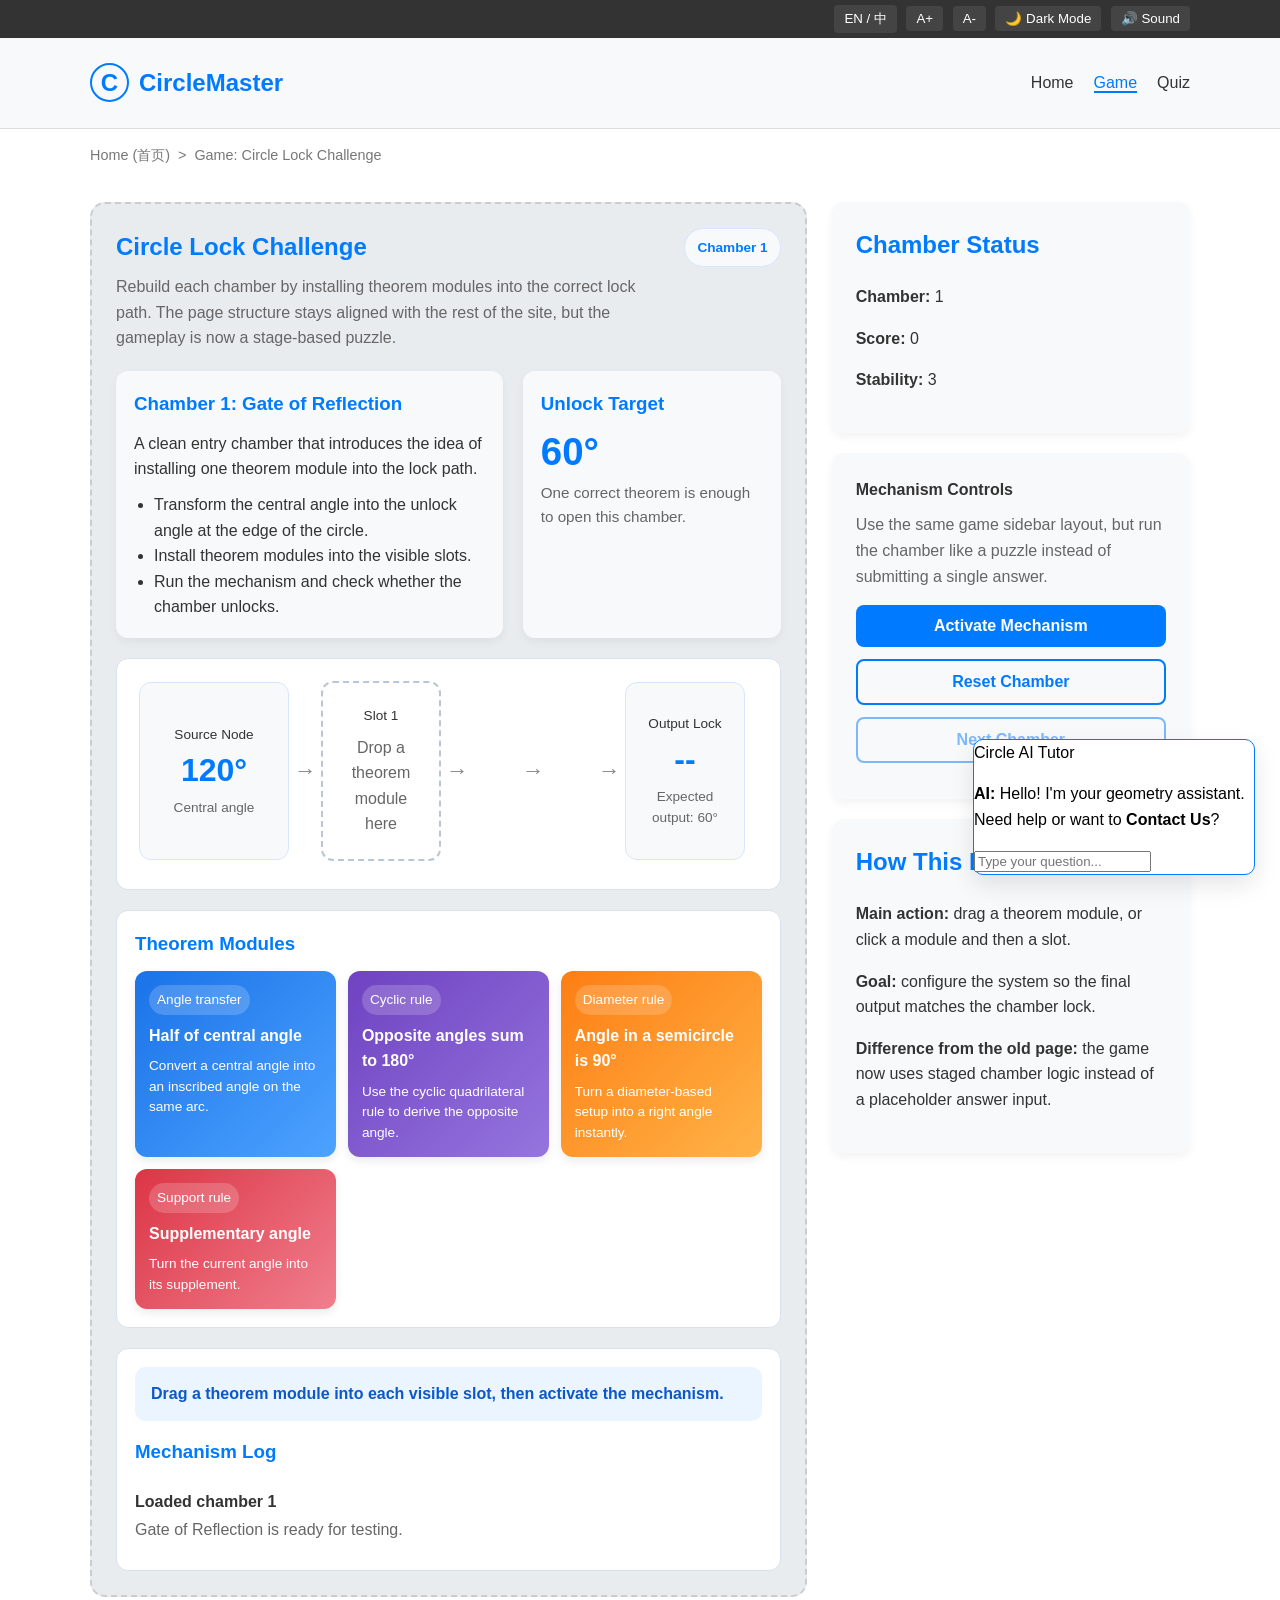
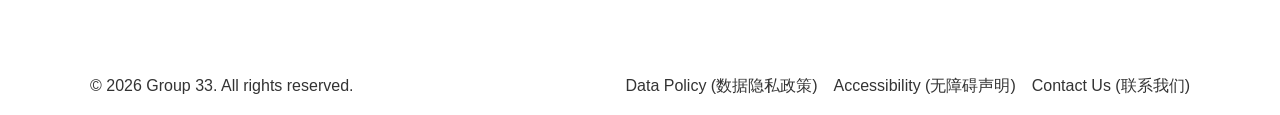
==== game.html @ 014550a6 "v.1.3.1.a integrate chamber puzzle into main game page - update game.html to embed the new chamber g" ====
<!DOCTYPE html>
<html lang="en">
<head>
    <meta charset="UTF-8">
    <meta name="viewport" content="width=device-width, initial-scale=1.0">
    <title>CircleMaster - Interactive Geometry Learning</title>
    <link rel="stylesheet" href="css/game.css">
</head>
<body>

    <div id="accessibility-bar">
        <div class="container">
            <button onclick="changeLanguage()">EN / 中</button>
            <button onclick="adjustFontSize(1)">A+</button>
            <button onclick="adjustFontSize(-1)">A-</button>
            <button id="theme-btn">🌙 Dark Mode</button>
            <button id="audio-btn">🔊 Sound</button>
        </div>
    </div>

    <header>
        <div class="container header-content">
            <a href="index.html" class="logo">
                <span class="logo-icon">C</span> CircleMaster
            </a>
            <nav>
                <ul class="nav-links">
                    <li><a href="index.html">Home</a></li>
                    <li><a href="game.html" class="active">Game</a></li>
                    <li><a href="quiz.html">Quiz</a></li>
                </ul>
            </nav>
        </div>
    </header>

    <div class="container">
        <nav class="breadcrumb">
            <a href="index.html">Home (首页)</a> &nbsp;>&nbsp; <span>Game: Circle Lock Challenge</span>
        </nav>
    </div>

    <main class="container">
        <section class="game-layout">
            <div class="game-area">
                <div class="prototype-stage">
                    <div class="stage-header">
                        <div>
                            <h2>Circle Lock Challenge</h2>
                            <p>
                                Rebuild each chamber by installing theorem modules into the correct lock path.
                                The page structure stays aligned with the rest of the site, but the gameplay is now a stage-based puzzle.
                            </p>
                        </div>
                        <div class="stage-badge" id="stage-badge">Chamber 1</div>
                    </div>

                    <div class="mission-grid">
                        <article class="mission-card">
                            <h3 id="mission-title">Chamber 1: Gate of Reflection</h3>
                            <p id="mission-story"></p>
                            <ul class="objective-list">
                                <li id="mission-objective"></li>
                                <li>Install theorem modules into the visible slots.</li>
                                <li>Run the mechanism and check whether the chamber unlocks.</li>
                            </ul>
                        </article>

                        <article class="target-card">
                            <h3>Unlock Target</h3>
                            <div class="target-value" id="target-value">60°</div>
                            <div class="target-note" id="target-note"></div>
                        </article>
                    </div>

                    <div class="mechanism-board">
                        <div class="board-flow">
                            <div class="board-node">
                                <div class="node-label">Source Node</div>
                                <div class="node-value" id="source-value">120°</div>
                                <div class="slot-caption" id="source-label"></div>
                            </div>
                            <div class="flow-arrow">→</div>

                            <div class="drop-slot" data-slot-index="0">
                                <div class="slot-label">Slot 1</div>
                                <div class="slot-hint">Drop a theorem module here</div>
                            </div>
                            <div class="flow-arrow">→</div>

                            <div class="drop-slot" data-slot-index="1">
                                <div class="slot-label">Slot 2</div>
                                <div class="slot-hint">Drop a theorem module here</div>
                            </div>
                            <div class="flow-arrow">→</div>

                            <div class="drop-slot" data-slot-index="2">
                                <div class="slot-label">Slot 3</div>
                                <div class="slot-hint">Drop a theorem module here</div>
                            </div>
                            <div class="flow-arrow">→</div>

                            <div class="board-lock" id="lock-card">
                                <div class="lock-label">Output Lock</div>
                                <div class="lock-value" id="lock-value">--</div>
                                <div class="slot-caption" id="lock-label">Target pending</div>
                            </div>
                        </div>
                    </div>

                    <div class="modules-panel">
                        <h3>Theorem Modules</h3>
                        <div class="module-grid" id="module-list"></div>
                    </div>

                    <div class="stage-console">
                        <div class="status-banner info" id="status-banner">
                            Drag a theorem module into each visible slot, then activate the mechanism.
                        </div>
                        <h3>Mechanism Log</h3>
                        <div class="log-box" id="log-box">
                            <div class="log-empty">No activation yet.</div>
                        </div>
                    </div>
                </div>
            </div>

            <aside class="game-panel">
                <div class="panel-card status-card">
                    <h2>Chamber Status</h2>
                    <p><strong>Chamber:</strong> <span id="level-display">1</span></p>
                    <p><strong>Score:</strong> <span id="score-display">0</span></p>
                    <p><strong>Stability:</strong> <span id="energy-display">3</span></p>
                </div>

                <div class="panel-card control-card">
                    <label>Mechanism Controls</label>
                    <p class="control-helper">Use the same game sidebar layout, but run the chamber like a puzzle instead of submitting a single answer.</p>
                    <button id="activate-btn" type="button">Activate Mechanism</button>
                    <button id="reset-btn" type="button" class="secondary-btn">Reset Chamber</button>
                    <button id="next-btn" type="button" class="secondary-btn" disabled>Next Chamber</button>
                </div>

                <div class="panel-card status-card">
                    <h2>How This Plays</h2>
                    <p><strong>Main action:</strong> drag a theorem module, or click a module and then a slot.</p>
                    <p><strong>Goal:</strong> configure the system so the final output matches the chamber lock.</p>
                    <p><strong>Difference from the old page:</strong> the game now uses staged chamber logic instead of a placeholder answer input.</p>
                </div>
            </aside>
        </section>
    </main>

    <div id="ai-chat-widget">
        <div class="chat-header">Circle AI Tutor</div>
        <div class="chat-body">
            <p><strong>AI:</strong> Hello! I'm your geometry assistant. Need help or want to <strong>Contact Us</strong>?</p>
        </div>
        <div class="chat-input">
            <input type="text" placeholder="Type your question...">
        </div>
    </div>

    <footer>
        <div class="container footer-content">
            <p>© 2026 Group 33. All rights reserved.</p>
            <div class="footer-links">
                <a href="#">Data Policy (数据隐私政策)</a>
                <a href="#">Accessibility (无障碍声明)</a>
                <a href="#">Contact Us (联系我们)</a>
            </div>
        </div>
    </footer>

    <script src="js/game.js"></script>
</body>
</html>
---- css/game.css ----
/* 基础变量 */
:root {
    --primary-blue: #007bff;
    --bg-color: #ffffff;
    --text-color: #333333;
    --card-bg: #f8f9fa;
    --font-size-base: 16px;
}

/* 暗黑模式样式 (Wellbeing 评分项) */
[data-theme="dark"] {
    --bg-color: #1a1a1a;
    --text-color: #f0f0f0;
    --card-bg: #2d2d2d;
}

body {
    background-color: var(--bg-color);
    color: var(--text-color);
    font-size: var(--font-size-base);
    font-family: 'Segoe UI', Tahoma, Geneva, Verdana, sans-serif;
    margin: 0;
    transition: all 0.3s ease;
    line-height: 1.6;
}

.container {
    max-width: 1100px;
    margin: 0 auto;
    padding: 0 20px;
}

#accessibility-bar {
    background: #333;
    padding: 5px 0;
    text-align: right;
}

#accessibility-bar button {
    background: #444;
    color: white;
    border: none;
    padding: 5px 10px;
    cursor: pointer;
    margin-left: 5px;
    border-radius: 4px;
}

/* 极简导航栏 (Minimalism 评分项) */
header {
    background: var(--card-bg);
    padding: 1rem 0;
    border-bottom: 1px solid #ddd;
}

.header-content {
    display: flex;
    justify-content: space-between;
    align-items: center;
}

.logo {
    display: flex;
    align-items: center;
    text-decoration: none;
    font-weight: bold;
    color: var(--primary-blue);
    font-size: 1.5rem;
}

.logo-icon {
    width: 35px; height: 35px;
    border: 2px solid var(--primary-blue);
    border-radius: 50%;
    display: flex;
    align-items: center;
    justify-content: center;
    margin-right: 10px;
}

.nav-links {
    list-style: none;
    display: flex;
    gap: 20px;
}

.nav-links a { text-decoration: none; color: var(--text-color); font-weight: 500; }
.nav-links a.active { color: var(--primary-blue); border-bottom: 2px solid var(--primary-blue); }

/* 面包屑导航 */
.breadcrumb { padding: 15px 0; font-size: 0.9rem; color: #777; }
.breadcrumb a { color: #777; text-decoration: none; }

/* AI 聊天窗固定在右下角 */
#ai-chat-widget {
    position: fixed;
    bottom: 25px;
    right: 25px;
    width: 280px;
    background: white;
    border: 1px solid var(--primary-blue);
    border-radius: 10px;
    box-shadow: 0 10px 25px rgba(0,0,0,0.1);
    color: black;
}

/* Game 页面主体布局 */
main.container {
    padding-top: 20px;
    padding-bottom: 60px;
}

.game-layout {
    display: grid;
    grid-template-columns: minmax(0, 2fr) minmax(280px, 1fr);
    gap: 25px;
    align-items: start;
}

.game-area,
.game-panel {
    min-width: 0;
}

.panel-card {
    background: var(--card-bg);
    padding: 24px;
    border-radius: 12px;
    box-shadow: 0 4px 10px rgba(0,0,0,0.05);
    margin-bottom: 20px;
}

.status-card h2 {
    margin-top: 0;
    color: var(--primary-blue);
}

.control-card label {
    display: block;
    margin-bottom: 10px;
    font-weight: 600;
}

.control-card button {
    width: 100%;
    padding: 12px;
    margin-bottom: 12px;
    border: none;
    border-radius: 8px;
    background: var(--primary-blue);
    color: white;
    font-size: 1rem;
    font-weight: 600;
    cursor: pointer;
}

.control-card .secondary-btn {
    background: transparent;
    color: var(--primary-blue);
    border: 2px solid var(--primary-blue);
}

.control-card button:disabled {
    opacity: 0.5;
    cursor: not-allowed;
}

.control-helper {
    margin-top: 0;
    color: #666;
}

.prototype-stage {
    background: #e9ecef;
    border: 2px dashed #ccc;
    border-radius: 15px;
    min-height: 420px;
    padding: 24px;
    box-sizing: border-box;
    display: block;
}

[data-theme="dark"] .prototype-stage {
    background: #232323;
    border-color: #4a4a4a;
}

.stage-header {
    display: flex;
    justify-content: space-between;
    align-items: flex-start;
    gap: 20px;
    margin-bottom: 20px;
}

.stage-header h2 {
    margin: 0 0 8px;
    color: var(--primary-blue);
}

.stage-header p {
    margin: 0;
    color: #666;
}

[data-theme="dark"] .stage-header p,
[data-theme="dark"] .slot-hint,
[data-theme="dark"] .log-empty,
[data-theme="dark"] .rule-card-desc,
[data-theme="dark"] .objective-list li,
[data-theme="dark"] .mission-card p,
[data-theme="dark"] .slot-caption,
[data-theme="dark"] .target-note,
[data-theme="dark"] .flow-arrow,
[data-theme="dark"] .control-helper,
[data-theme="dark"] .log-text {
    color: #c7c7c7;
}

.stage-badge {
    background: var(--card-bg);
    border: 1px solid #d6e6ff;
    color: var(--primary-blue);
    padding: 8px 12px;
    border-radius: 999px;
    font-size: 0.85rem;
    font-weight: 600;
    white-space: nowrap;
}

.mission-grid {
    display: grid;
    grid-template-columns: minmax(0, 1.5fr) minmax(220px, 1fr);
    gap: 20px;
    margin-bottom: 20px;
}

.mission-card,
.target-card {
    background: var(--card-bg);
    border-radius: 12px;
    padding: 18px;
    box-shadow: 0 4px 10px rgba(0,0,0,0.05);
}

.mission-card h3,
.target-card h3,
.stage-console h3,
.modules-panel h3 {
    margin-top: 0;
    margin-bottom: 12px;
    color: var(--primary-blue);
}

.mission-card p {
    margin: 0 0 10px;
}

.objective-list {
    margin: 10px 0 0;
    padding-left: 20px;
}

.target-value {
    font-size: 2.4rem;
    font-weight: 700;
    color: var(--primary-blue);
    line-height: 1.1;
    margin-bottom: 8px;
}

.target-note {
    color: #666;
    font-size: 0.95rem;
}

.mechanism-board {
    background: var(--bg-color);
    border: 1px solid #d8e2ee;
    border-radius: 12px;
    padding: 22px;
    margin-bottom: 20px;
}

[data-theme="dark"] .mechanism-board,
[data-theme="dark"] .modules-panel,
[data-theme="dark"] .stage-console {
    border-color: #464646;
}

.board-flow {
    display: grid;
    grid-template-columns: 150px 32px repeat(3, minmax(120px, 1fr) 32px) 150px;
    align-items: center;
    gap: 0;
    overflow-x: auto;
    padding-bottom: 6px;
}

.flow-arrow {
    text-align: center;
    color: #888;
    font-size: 1.4rem;
    font-weight: 700;
}

.board-node,
.board-lock,
.drop-slot {
    min-height: 148px;
    border-radius: 12px;
    padding: 14px;
    text-align: center;
    display: flex;
    flex-direction: column;
    justify-content: center;
    align-items: center;
    gap: 8px;
}

.board-node,
.board-lock {
    background: var(--card-bg);
    border: 1px solid #d6e6ff;
}

.node-label,
.lock-label,
.slot-label,
.slot-caption,
.rule-chip,
.rule-card-desc {
    font-size: 0.85rem;
}

.node-value,
.lock-value,
.slot-result {
    font-size: 2rem;
    font-weight: 700;
    line-height: 1.1;
    color: var(--primary-blue);
}

.board-lock.unlocked {
    border-color: #2ba84a;
    background: rgba(43, 168, 74, 0.12);
}

.board-lock.unlocked .lock-value {
    color: #2ba84a;
}

.drop-slot {
    border: 2px dashed #b7c7d9;
    background: rgba(255,255,255,0.55);
    transition: all 0.2s ease;
    cursor: pointer;
}

[data-theme="dark"] .drop-slot {
    background: rgba(255,255,255,0.02);
    border-color: #666;
}

.drop-slot.over,
.drop-slot.active {
    border-color: var(--primary-blue);
    background: rgba(0, 123, 255, 0.08);
    transform: translateY(-2px);
}

.drop-slot.invalid {
    border-color: #dc3545;
    background: rgba(220, 53, 69, 0.08);
}

.slot-hint,
.slot-caption {
    color: #666;
}

.slot-card {
    width: 100%;
    padding: 12px;
    border-radius: 10px;
    color: white;
    font-weight: 600;
    margin-bottom: 6px;
}

.modules-panel {
    background: var(--bg-color);
    border: 1px solid #d8e2ee;
    border-radius: 12px;
    padding: 18px;
    margin-bottom: 20px;
}

.module-grid {
    display: grid;
    grid-template-columns: repeat(auto-fit, minmax(180px, 1fr));
    gap: 12px;
}

.module-card {
    border-radius: 12px;
    padding: 14px;
    color: white;
    cursor: grab;
    transition: transform 0.2s ease, box-shadow 0.2s ease;
    box-shadow: 0 4px 10px rgba(0,0,0,0.08);
}

.module-card:hover {
    transform: translateY(-2px);
}

.module-card.selected {
    outline: 3px solid rgba(0, 123, 255, 0.28);
}

.rule-chip {
    display: inline-block;
    margin-bottom: 8px;
    background: rgba(255,255,255,0.18);
    padding: 4px 8px;
    border-radius: 999px;
}

.module-card h4 {
    margin: 0 0 8px;
    font-size: 1rem;
}

.module-card p {
    margin: 0;
    line-height: 1.5;
}

.stage-console {
    background: var(--bg-color);
    border: 1px solid #d8e2ee;
    border-radius: 12px;
    padding: 18px;
}

.status-banner {
    margin-bottom: 16px;
    padding: 14px 16px;
    border-radius: 10px;
    font-weight: 600;
}

.status-banner.info {
    background: rgba(0, 123, 255, 0.08);
    color: #0a58ca;
}

.status-banner.success {
    background: rgba(43, 168, 74, 0.12);
    color: #1f7a34;
}

.status-banner.error {
    background: rgba(220, 53, 69, 0.12);
    color: #b02a37;
}

[data-theme="dark"] .status-banner.info { color: #9fc9ff; }
[data-theme="dark"] .status-banner.success { color: #95e1a8; }
[data-theme="dark"] .status-banner.error { color: #ffadb6; }

.log-box {
    max-height: 240px;
    overflow-y: auto;
}

.log-entry {
    padding: 10px 0;
    border-bottom: 1px solid #e1e7ef;
}

[data-theme="dark"] .log-entry {
    border-bottom-color: #444;
}

.log-entry:last-child {
    border-bottom: none;
}

.log-title {
    font-weight: 600;
    margin-bottom: 4px;
}

.log-text,
.log-empty {
    color: #666;
    line-height: 1.5;
}

.footer-content,
.footer-links {
    display: flex;
    justify-content: space-between;
    align-items: center;
    gap: 16px;
    flex-wrap: wrap;
}

.footer-links a {
    color: var(--text-color);
    text-decoration: none;
}

@media (max-width: 900px) {
    .game-layout {
        grid-template-columns: 1fr;
    }

    .stage-header,
    .mission-grid,
    .footer-content {
        display: block;
    }

    .stage-badge,
    .target-card,
    .modules-panel,
    .stage-console {
        margin-top: 14px;
    }
}
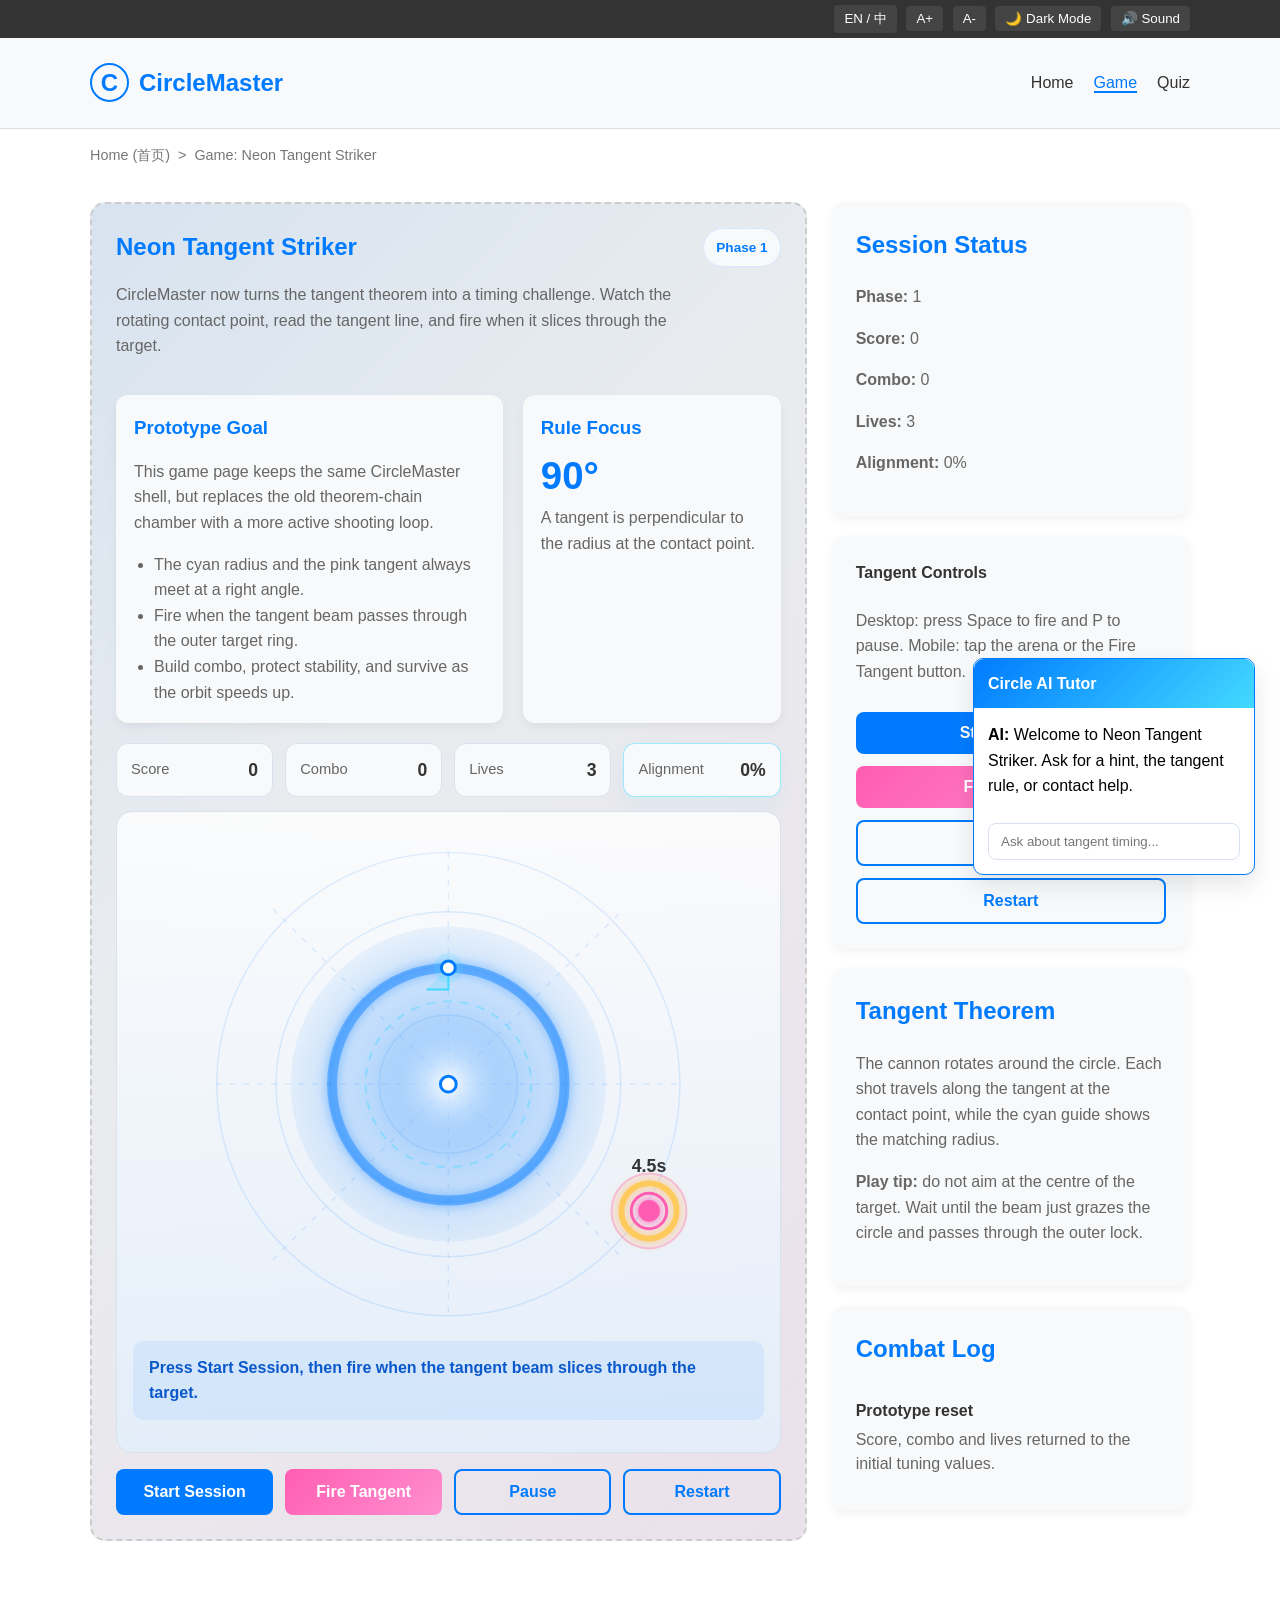
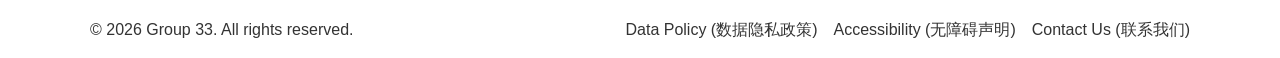
==== commit 44ef8030: "v.2.4.a integrate Neon Tangent Striker into main game page Replace the previous chamber puzzle in th" ====
--- a/game.html
+++ b/game.html
@@ -3,7 +3,7 @@
 <head>
     <meta charset="UTF-8">
     <meta name="viewport" content="width=device-width, initial-scale=1.0">
-    <title>CircleMaster - Interactive Geometry Learning</title>
+    <title>CircleMaster - Neon Tangent Striker</title>
     <link rel="stylesheet" href="css/game.css">
 </head>
 <body>
@@ -35,90 +35,131 @@
 
     <div class="container">
         <nav class="breadcrumb">
-            <a href="index.html">Home (首页)</a> &nbsp;>&nbsp; <span>Game: Circle Lock Challenge</span>
+            <a href="index.html">Home (首页)</a> &nbsp;>&nbsp; <span>Game: Neon Tangent Striker</span>
         </nav>
     </div>
 
     <main class="container">
         <section class="game-layout">
             <div class="game-area">
-                <div class="prototype-stage">
+                <div class="prototype-stage neon-stage">
                     <div class="stage-header">
                         <div>
-                            <h2>Circle Lock Challenge</h2>
+                            <h2>Neon Tangent Striker</h2>
                             <p>
-                                Rebuild each chamber by installing theorem modules into the correct lock path.
-                                The page structure stays aligned with the rest of the site, but the gameplay is now a stage-based puzzle.
+                                CircleMaster now turns the tangent theorem into a timing challenge.
+                                Watch the rotating contact point, read the tangent line, and fire when it slices through the target.
                             </p>
                         </div>
-                        <div class="stage-badge" id="stage-badge">Chamber 1</div>
+                        <div class="stage-badge" id="stage-badge">Phase 1</div>
                     </div>
 
                     <div class="mission-grid">
                         <article class="mission-card">
-                            <h3 id="mission-title">Chamber 1: Gate of Reflection</h3>
-                            <p id="mission-story"></p>
+                            <h3>Prototype Goal</h3>
+                            <p>
+                                This game page keeps the same CircleMaster shell, but replaces the old theorem-chain chamber with a more active shooting loop.
+                            </p>
                             <ul class="objective-list">
-                                <li id="mission-objective"></li>
-                                <li>Install theorem modules into the visible slots.</li>
-                                <li>Run the mechanism and check whether the chamber unlocks.</li>
+                                <li>The cyan radius and the pink tangent always meet at a right angle.</li>
+                                <li>Fire when the tangent beam passes through the outer target ring.</li>
+                                <li>Build combo, protect stability, and survive as the orbit speeds up.</li>
                             </ul>
                         </article>
 
                         <article class="target-card">
-                            <h3>Unlock Target</h3>
-                            <div class="target-value" id="target-value">60°</div>
-                            <div class="target-note" id="target-note"></div>
+                            <h3>Rule Focus</h3>
+                            <div class="target-value">90°</div>
+                            <div class="target-note">A tangent is perpendicular to the radius at the contact point.</div>
                         </article>
                     </div>
 
-                    <div class="mechanism-board">
-                        <div class="board-flow">
-                            <div class="board-node">
-                                <div class="node-label">Source Node</div>
-                                <div class="node-value" id="source-value">120°</div>
-                                <div class="slot-caption" id="source-label"></div>
-                            </div>
-                            <div class="flow-arrow">→</div>
-
-                            <div class="drop-slot" data-slot-index="0">
-                                <div class="slot-label">Slot 1</div>
-                                <div class="slot-hint">Drop a theorem module here</div>
-                            </div>
-                            <div class="flow-arrow">→</div>
-
-                            <div class="drop-slot" data-slot-index="1">
-                                <div class="slot-label">Slot 2</div>
-                                <div class="slot-hint">Drop a theorem module here</div>
-                            </div>
-                            <div class="flow-arrow">→</div>
-
-                            <div class="drop-slot" data-slot-index="2">
-                                <div class="slot-label">Slot 3</div>
-                                <div class="slot-hint">Drop a theorem module here</div>
-                            </div>
-                            <div class="flow-arrow">→</div>
-
-                            <div class="board-lock" id="lock-card">
-                                <div class="lock-label">Output Lock</div>
-                                <div class="lock-value" id="lock-value">--</div>
-                                <div class="slot-caption" id="lock-label">Target pending</div>
-                            </div>
-                        </div>
-                    </div>
-
-                    <div class="modules-panel">
-                        <h3>Theorem Modules</h3>
-                        <div class="module-grid" id="module-list"></div>
-                    </div>
-
-                    <div class="stage-console">
-                        <div class="status-banner info" id="status-banner">
-                            Drag a theorem module into each visible slot, then activate the mechanism.
-                        </div>
-                        <h3>Mechanism Log</h3>
-                        <div class="log-box" id="log-box">
-                            <div class="log-empty">No activation yet.</div>
+                    <div class="arena-shell">
+                        <div class="arena-hud">
+                            <div class="hud-chip">
+                                <span>Score</span>
+                                <strong data-field="score">0</strong>
+                            </div>
+                            <div class="hud-chip">
+                                <span>Combo</span>
+                                <strong data-field="combo">0</strong>
+                            </div>
+                            <div class="hud-chip">
+                                <span>Lives</span>
+                                <strong data-field="lives">3</strong>
+                            </div>
+                            <div class="hud-chip accent">
+                                <span>Alignment</span>
+                                <strong data-field="alignment">0%</strong>
+                            </div>
+                        </div>
+
+                        <div class="arena-frame">
+                            <svg id="arena-svg" viewBox="0 0 640 520" aria-label="Neon Tangent Striker arena" role="img">
+                                <defs>
+                                    <filter id="softGlow" x="-50%" y="-50%" width="200%" height="200%">
+                                        <feGaussianBlur stdDeviation="6" result="blur"></feGaussianBlur>
+                                        <feMerge>
+                                            <feMergeNode in="blur"></feMergeNode>
+                                            <feMergeNode in="SourceGraphic"></feMergeNode>
+                                        </feMerge>
+                                    </filter>
+                                    <radialGradient id="coreGlow" cx="50%" cy="50%" r="60%">
+                                        <stop offset="0%" stop-color="rgba(255,255,255,0.85)"></stop>
+                                        <stop offset="40%" stop-color="rgba(0,123,255,0.24)"></stop>
+                                        <stop offset="100%" stop-color="rgba(0,123,255,0)"></stop>
+                                    </radialGradient>
+                                </defs>
+                                <rect class="arena-backdrop" x="0" y="0" width="640" height="520" rx="24"></rect>
+
+                                <g class="grid-layer" aria-hidden="true">
+                                    <circle class="grid-ring" cx="320" cy="260" r="70"></circle>
+                                    <circle class="grid-ring" cx="320" cy="260" r="120"></circle>
+                                    <circle class="grid-ring" cx="320" cy="260" r="175"></circle>
+                                    <circle class="grid-ring" cx="320" cy="260" r="235"></circle>
+                                    <line class="grid-line" x1="320" y1="24" x2="320" y2="496"></line>
+                                    <line class="grid-line" x1="84" y1="260" x2="556" y2="260"></line>
+                                    <line class="grid-line" x1="142" y1="82" x2="498" y2="438"></line>
+                                    <line class="grid-line" x1="142" y1="438" x2="498" y2="82"></line>
+                                </g>
+
+                                <g class="target-layer">
+                                    <circle id="target-warning" cx="506" cy="176" r="38"></circle>
+                                    <circle id="countdown-ring" cx="506" cy="176" r="28"></circle>
+                                    <circle id="target-ring" cx="506" cy="176" r="18"></circle>
+                                    <circle id="target-body" cx="506" cy="176" r="11"></circle>
+                                    <text id="target-timer" x="506" y="136" text-anchor="middle">4.5s</text>
+                                </g>
+
+                                <g class="core-layer">
+                                    <circle class="core-glow" cx="320" cy="260" r="160"></circle>
+                                    <circle class="core-ring" cx="320" cy="260" r="118"></circle>
+                                    <circle class="core-inner" cx="320" cy="260" r="84"></circle>
+                                    <line id="radius-line" x1="320" y1="260" x2="320" y2="142"></line>
+                                    <path id="right-angle-marker" d="M 0 0 L 0 0 L 0 0"></path>
+                                    <line id="tangent-preview" x1="320" y1="142" x2="640" y2="142"></line>
+                                    <line id="laser-beam" x1="320" y1="142" x2="320" y2="142"></line>
+                                    <circle id="contact-glow" cx="320" cy="142" r="15"></circle>
+                                    <circle id="contact-point" cx="320" cy="142" r="7"></circle>
+                                    <circle id="center-core" cx="320" cy="260" r="8"></circle>
+                                </g>
+
+                                <g class="burst-layer">
+                                    <circle id="blast-ring" cx="506" cy="176" r="8"></circle>
+                                    <circle id="blast-core" cx="506" cy="176" r="5"></circle>
+                                </g>
+                            </svg>
+
+                            <div class="status-banner info arena-message" id="arena-message">
+                                Press Start Session, then fire when the tangent beam slices through the target.
+                            </div>
+                        </div>
+
+                        <div class="arena-actions">
+                            <button type="button" data-action="start">Start Session</button>
+                            <button type="button" data-action="fire" class="accent-btn">Fire Tangent</button>
+                            <button type="button" data-action="pause" class="secondary-btn pause-btn"><span data-role="pause-label">Pause</span></button>
+                            <button type="button" data-action="restart" class="secondary-btn">Restart</button>
                         </div>
                     </div>
                 </div>
@@ -126,25 +167,34 @@
 
             <aside class="game-panel">
                 <div class="panel-card status-card">
-                    <h2>Chamber Status</h2>
-                    <p><strong>Chamber:</strong> <span id="level-display">1</span></p>
-                    <p><strong>Score:</strong> <span id="score-display">0</span></p>
-                    <p><strong>Stability:</strong> <span id="energy-display">3</span></p>
+                    <h2>Session Status</h2>
+                    <p><strong>Phase:</strong> <span data-field="phase">1</span></p>
+                    <p><strong>Score:</strong> <span data-field="score">0</span></p>
+                    <p><strong>Combo:</strong> <span data-field="combo">0</span></p>
+                    <p><strong>Lives:</strong> <span data-field="lives">3</span></p>
+                    <p><strong>Alignment:</strong> <span data-field="alignment">0%</span></p>
                 </div>
 
                 <div class="panel-card control-card">
-                    <label>Mechanism Controls</label>
-                    <p class="control-helper">Use the same game sidebar layout, but run the chamber like a puzzle instead of submitting a single answer.</p>
-                    <button id="activate-btn" type="button">Activate Mechanism</button>
-                    <button id="reset-btn" type="button" class="secondary-btn">Reset Chamber</button>
-                    <button id="next-btn" type="button" class="secondary-btn" disabled>Next Chamber</button>
+                    <label>Tangent Controls</label>
+                    <p class="control-helper">Desktop: press Space to fire and P to pause. Mobile: tap the arena or the Fire Tangent button.</p>
+                    <button type="button" data-action="start">Start Session</button>
+                    <button type="button" data-action="fire" class="accent-btn">Fire Tangent</button>
+                    <button type="button" data-action="pause" class="secondary-btn pause-btn"><span data-role="pause-label">Pause</span></button>
+                    <button type="button" data-action="restart" class="secondary-btn">Restart</button>
                 </div>
 
                 <div class="panel-card status-card">
-                    <h2>How This Plays</h2>
-                    <p><strong>Main action:</strong> drag a theorem module, or click a module and then a slot.</p>
-                    <p><strong>Goal:</strong> configure the system so the final output matches the chamber lock.</p>
-                    <p><strong>Difference from the old page:</strong> the game now uses staged chamber logic instead of a placeholder answer input.</p>
+                    <h2>Tangent Theorem</h2>
+                    <p>The cannon rotates around the circle. Each shot travels along the tangent at the contact point, while the cyan guide shows the matching radius.</p>
+                    <p><strong>Play tip:</strong> do not aim at the centre of the target. Wait until the beam just grazes the circle and passes through the outer lock.</p>
+                </div>
+
+                <div class="panel-card log-card">
+                    <h2>Combat Log</h2>
+                    <div class="log-box" id="log-box">
+                        <div class="log-empty">No rounds played yet.</div>
+                    </div>
                 </div>
             </aside>
         </section>
@@ -153,10 +203,10 @@
     <div id="ai-chat-widget">
         <div class="chat-header">Circle AI Tutor</div>
         <div class="chat-body">
-            <p><strong>AI:</strong> Hello! I'm your geometry assistant. Need help or want to <strong>Contact Us</strong>?</p>
+            <p><strong>AI:</strong> Welcome to Neon Tangent Striker. Ask for a hint, the tangent rule, or contact help.</p>
         </div>
         <div class="chat-input">
-            <input type="text" placeholder="Type your question...">
+            <input type="text" placeholder="Ask about tangent timing...">
         </div>
     </div>
 
--- a/css/game.css
+++ b/css/game.css
@@ -1,17 +1,21 @@
-/* 基础变量 */
+/* Base tokens */
 :root {
     --primary-blue: #007bff;
     --bg-color: #ffffff;
     --text-color: #333333;
     --card-bg: #f8f9fa;
     --font-size-base: 16px;
-}
-
-/* 暗黑模式样式 (Wellbeing 评分项) */
+    --neon-cyan: #43d9ff;
+    --neon-pink: #ff5db1;
+    --neon-gold: #ffca5c;
+    --arena-grid: rgba(0, 123, 255, 0.12);
+}
+
 [data-theme="dark"] {
     --bg-color: #1a1a1a;
     --text-color: #f0f0f0;
     --card-bg: #2d2d2d;
+    --arena-grid: rgba(90, 156, 255, 0.16);
 }
 
 body {
@@ -46,7 +50,6 @@
     border-radius: 4px;
 }
 
-/* 极简导航栏 (Minimalism 评分项) */
 header {
     background: var(--card-bg);
     padding: 1rem 0;
@@ -69,7 +72,8 @@
 }
 
 .logo-icon {
-    width: 35px; height: 35px;
+    width: 35px;
+    height: 35px;
     border: 2px solid var(--primary-blue);
     border-radius: 50%;
     display: flex;
@@ -84,14 +88,28 @@
     gap: 20px;
 }
 
-.nav-links a { text-decoration: none; color: var(--text-color); font-weight: 500; }
-.nav-links a.active { color: var(--primary-blue); border-bottom: 2px solid var(--primary-blue); }
-
-/* 面包屑导航 */
-.breadcrumb { padding: 15px 0; font-size: 0.9rem; color: #777; }
-.breadcrumb a { color: #777; text-decoration: none; }
-
-/* AI 聊天窗固定在右下角 */
+.nav-links a {
+    text-decoration: none;
+    color: var(--text-color);
+    font-weight: 500;
+}
+
+.nav-links a.active {
+    color: var(--primary-blue);
+    border-bottom: 2px solid var(--primary-blue);
+}
+
+.breadcrumb {
+    padding: 15px 0;
+    font-size: 0.9rem;
+    color: #777;
+}
+
+.breadcrumb a {
+    color: #777;
+    text-decoration: none;
+}
+
 #ai-chat-widget {
     position: fixed;
     bottom: 25px;
@@ -100,11 +118,11 @@
     background: white;
     border: 1px solid var(--primary-blue);
     border-radius: 10px;
-    box-shadow: 0 10px 25px rgba(0,0,0,0.1);
+    box-shadow: 0 10px 25px rgba(0, 0, 0, 0.1);
     color: black;
-}
-
-/* Game 页面主体布局 */
+    z-index: 10;
+}
+
 main.container {
     padding-top: 20px;
     padding-bottom: 60px;
@@ -126,11 +144,12 @@
     background: var(--card-bg);
     padding: 24px;
     border-radius: 12px;
-    box-shadow: 0 4px 10px rgba(0,0,0,0.05);
+    box-shadow: 0 4px 10px rgba(0, 0, 0, 0.05);
     margin-bottom: 20px;
 }
 
-.status-card h2 {
+.status-card h2,
+.log-card h2 {
     margin-top: 0;
     color: var(--primary-blue);
 }
@@ -141,10 +160,10 @@
     font-weight: 600;
 }
 
-.control-card button {
+.control-card button,
+.arena-actions button {
     width: 100%;
     padding: 12px;
-    margin-bottom: 12px;
     border: none;
     border-radius: 8px;
     background: var(--primary-blue);
@@ -154,13 +173,20 @@
     cursor: pointer;
 }
 
-.control-card .secondary-btn {
+.control-card .secondary-btn,
+.arena-actions .secondary-btn {
     background: transparent;
     color: var(--primary-blue);
     border: 2px solid var(--primary-blue);
 }
 
-.control-card button:disabled {
+.control-card .accent-btn,
+.arena-actions .accent-btn {
+    background: linear-gradient(135deg, var(--neon-pink), #ff8fcf);
+}
+
+.control-card button:disabled,
+.arena-actions button:disabled {
     opacity: 0.5;
     cursor: not-allowed;
 }
@@ -180,12 +206,27 @@
     display: block;
 }
 
+.neon-stage {
+    position: relative;
+    overflow: hidden;
+}
+
+.neon-stage::before {
+    content: "";
+    position: absolute;
+    inset: 0;
+    background: linear-gradient(135deg, rgba(0, 123, 255, 0.08), transparent 40%, rgba(255, 93, 177, 0.08));
+    pointer-events: none;
+}
+
 [data-theme="dark"] .prototype-stage {
     background: #232323;
     border-color: #4a4a4a;
 }
 
 .stage-header {
+    position: relative;
+    z-index: 1;
     display: flex;
     justify-content: space-between;
     align-items: flex-start;
@@ -198,22 +239,25 @@
     color: var(--primary-blue);
 }
 
-.stage-header p {
-    margin: 0;
+.stage-header p,
+.control-helper,
+.target-note,
+.log-empty,
+.log-text,
+.objective-list li,
+.mission-card p,
+.status-card p {
     color: #666;
 }
 
 [data-theme="dark"] .stage-header p,
-[data-theme="dark"] .slot-hint,
+[data-theme="dark"] .control-helper,
+[data-theme="dark"] .target-note,
 [data-theme="dark"] .log-empty,
-[data-theme="dark"] .rule-card-desc,
+[data-theme="dark"] .log-text,
 [data-theme="dark"] .objective-list li,
 [data-theme="dark"] .mission-card p,
-[data-theme="dark"] .slot-caption,
-[data-theme="dark"] .target-note,
-[data-theme="dark"] .flow-arrow,
-[data-theme="dark"] .control-helper,
-[data-theme="dark"] .log-text {
+[data-theme="dark"] .status-card p {
     color: #c7c7c7;
 }
 
@@ -229,6 +273,8 @@
 }
 
 .mission-grid {
+    position: relative;
+    z-index: 1;
     display: grid;
     grid-template-columns: minmax(0, 1.5fr) minmax(220px, 1fr);
     gap: 20px;
@@ -240,20 +286,14 @@
     background: var(--card-bg);
     border-radius: 12px;
     padding: 18px;
-    box-shadow: 0 4px 10px rgba(0,0,0,0.05);
+    box-shadow: 0 4px 10px rgba(0, 0, 0, 0.05);
 }
 
 .mission-card h3,
-.target-card h3,
-.stage-console h3,
-.modules-panel h3 {
+.target-card h3 {
     margin-top: 0;
     margin-bottom: 12px;
     color: var(--primary-blue);
-}
-
-.mission-card p {
-    margin: 0 0 10px;
 }
 
 .objective-list {
@@ -269,180 +309,189 @@
     margin-bottom: 8px;
 }
 
-.target-note {
-    color: #666;
-    font-size: 0.95rem;
-}
-
-.mechanism-board {
-    background: var(--bg-color);
+.arena-shell {
+    position: relative;
+    z-index: 1;
+}
+
+.arena-hud {
+    display: grid;
+    grid-template-columns: repeat(4, minmax(0, 1fr));
+    gap: 12px;
+    margin-bottom: 14px;
+}
+
+.hud-chip {
+    background: var(--card-bg);
     border: 1px solid #d8e2ee;
     border-radius: 12px;
-    padding: 22px;
-    margin-bottom: 20px;
-}
-
-[data-theme="dark"] .mechanism-board,
-[data-theme="dark"] .modules-panel,
-[data-theme="dark"] .stage-console {
+    padding: 12px 14px;
+    display: flex;
+    justify-content: space-between;
+    gap: 12px;
+    align-items: center;
+}
+
+.hud-chip span {
+    font-size: 0.92rem;
+    color: #666;
+}
+
+.hud-chip strong {
+    font-size: 1.1rem;
+    color: var(--text-color);
+}
+
+.hud-chip.accent {
+    border-color: rgba(67, 217, 255, 0.5);
+    box-shadow: 0 8px 16px rgba(67, 217, 255, 0.08);
+}
+
+.arena-frame {
+    background: linear-gradient(180deg, rgba(255, 255, 255, 0.82), rgba(227, 238, 250, 0.92));
+    border: 1px solid #d8e2ee;
+    border-radius: 16px;
+    padding: 16px;
+    margin-bottom: 16px;
+}
+
+[data-theme="dark"] .arena-frame {
+    background: linear-gradient(180deg, rgba(14, 20, 32, 0.96), rgba(19, 27, 42, 0.96));
     border-color: #464646;
 }
 
-.board-flow {
-    display: grid;
-    grid-template-columns: 150px 32px repeat(3, minmax(120px, 1fr) 32px) 150px;
-    align-items: center;
-    gap: 0;
-    overflow-x: auto;
-    padding-bottom: 6px;
-}
-
-.flow-arrow {
-    text-align: center;
-    color: #888;
-    font-size: 1.4rem;
+#arena-svg {
+    width: 100%;
+    height: auto;
+    display: block;
+    border-radius: 14px;
+    cursor: crosshair;
+}
+
+.arena-backdrop {
+    fill: transparent;
+}
+
+.grid-ring,
+.grid-line {
+    fill: none;
+    stroke: var(--arena-grid);
+    stroke-width: 1.5;
+}
+
+.grid-line {
+    stroke-dasharray: 6 8;
+}
+
+.core-glow {
+    fill: url(#coreGlow);
+}
+
+.core-ring,
+.core-inner {
+    fill: none;
+    stroke-linecap: round;
+}
+
+.core-ring {
+    stroke: rgba(0, 123, 255, 0.42);
+    stroke-width: 10;
+    filter: url(#softGlow);
+}
+
+.core-inner {
+    stroke: rgba(67, 217, 255, 0.42);
+    stroke-width: 2;
+    stroke-dasharray: 7 10;
+}
+
+#radius-line {
+    stroke: var(--neon-cyan);
+    stroke-width: 4;
+    stroke-linecap: round;
+    filter: url(#softGlow);
+}
+
+#tangent-preview {
+    stroke: var(--neon-pink);
+    stroke-width: 4;
+    stroke-linecap: round;
+    opacity: 0.6;
+    filter: url(#softGlow);
+}
+
+#laser-beam {
+    stroke: var(--neon-gold);
+    stroke-width: 6;
+    stroke-linecap: round;
+    opacity: 0;
+    filter: url(#softGlow);
+}
+
+#contact-glow {
+    fill: rgba(67, 217, 255, 0.18);
+}
+
+#contact-point,
+#center-core {
+    fill: #ffffff;
+    stroke: var(--primary-blue);
+    stroke-width: 3;
+}
+
+#right-angle-marker {
+    fill: rgba(67, 217, 255, 0.18);
+    stroke: var(--neon-cyan);
+    stroke-width: 2;
+}
+
+#target-warning {
+    fill: rgba(255, 93, 177, 0.08);
+    stroke: rgba(255, 93, 177, 0.35);
+    stroke-width: 2;
+}
+
+#countdown-ring,
+#target-ring {
+    fill: none;
+    stroke-linecap: round;
+}
+
+#countdown-ring {
+    stroke: var(--neon-gold);
+    stroke-width: 6;
+    filter: url(#softGlow);
+}
+
+#target-ring {
+    stroke: var(--neon-pink);
+    stroke-width: 3;
+}
+
+#target-body {
+    fill: var(--neon-pink);
+    filter: url(#softGlow);
+}
+
+#target-timer {
+    fill: var(--text-color);
+    font-size: 18px;
     font-weight: 700;
 }
 
-.board-node,
-.board-lock,
-.drop-slot {
-    min-height: 148px;
-    border-radius: 12px;
-    padding: 14px;
-    text-align: center;
-    display: flex;
-    flex-direction: column;
-    justify-content: center;
-    align-items: center;
-    gap: 8px;
-}
-
-.board-node,
-.board-lock {
-    background: var(--card-bg);
-    border: 1px solid #d6e6ff;
-}
-
-.node-label,
-.lock-label,
-.slot-label,
-.slot-caption,
-.rule-chip,
-.rule-card-desc {
-    font-size: 0.85rem;
-}
-
-.node-value,
-.lock-value,
-.slot-result {
-    font-size: 2rem;
-    font-weight: 700;
-    line-height: 1.1;
-    color: var(--primary-blue);
-}
-
-.board-lock.unlocked {
-    border-color: #2ba84a;
-    background: rgba(43, 168, 74, 0.12);
-}
-
-.board-lock.unlocked .lock-value {
-    color: #2ba84a;
-}
-
-.drop-slot {
-    border: 2px dashed #b7c7d9;
-    background: rgba(255,255,255,0.55);
-    transition: all 0.2s ease;
-    cursor: pointer;
-}
-
-[data-theme="dark"] .drop-slot {
-    background: rgba(255,255,255,0.02);
-    border-color: #666;
-}
-
-.drop-slot.over,
-.drop-slot.active {
-    border-color: var(--primary-blue);
-    background: rgba(0, 123, 255, 0.08);
-    transform: translateY(-2px);
-}
-
-.drop-slot.invalid {
-    border-color: #dc3545;
-    background: rgba(220, 53, 69, 0.08);
-}
-
-.slot-hint,
-.slot-caption {
-    color: #666;
-}
-
-.slot-card {
-    width: 100%;
-    padding: 12px;
-    border-radius: 10px;
-    color: white;
-    font-weight: 600;
-    margin-bottom: 6px;
-}
-
-.modules-panel {
-    background: var(--bg-color);
-    border: 1px solid #d8e2ee;
-    border-radius: 12px;
-    padding: 18px;
-    margin-bottom: 20px;
-}
-
-.module-grid {
-    display: grid;
-    grid-template-columns: repeat(auto-fit, minmax(180px, 1fr));
-    gap: 12px;
-}
-
-.module-card {
-    border-radius: 12px;
-    padding: 14px;
-    color: white;
-    cursor: grab;
-    transition: transform 0.2s ease, box-shadow 0.2s ease;
-    box-shadow: 0 4px 10px rgba(0,0,0,0.08);
-}
-
-.module-card:hover {
-    transform: translateY(-2px);
-}
-
-.module-card.selected {
-    outline: 3px solid rgba(0, 123, 255, 0.28);
-}
-
-.rule-chip {
-    display: inline-block;
-    margin-bottom: 8px;
-    background: rgba(255,255,255,0.18);
-    padding: 4px 8px;
-    border-radius: 999px;
-}
-
-.module-card h4 {
-    margin: 0 0 8px;
-    font-size: 1rem;
-}
-
-.module-card p {
-    margin: 0;
-    line-height: 1.5;
-}
-
-.stage-console {
-    background: var(--bg-color);
-    border: 1px solid #d8e2ee;
-    border-radius: 12px;
-    padding: 18px;
+#blast-ring,
+#blast-core {
+    opacity: 0;
+}
+
+#blast-ring {
+    fill: none;
+    stroke: rgba(255, 202, 92, 0.8);
+    stroke-width: 3;
+}
+
+#blast-core {
+    fill: rgba(255, 202, 92, 0.95);
 }
 
 .status-banner {
@@ -467,9 +516,27 @@
     color: #b02a37;
 }
 
-[data-theme="dark"] .status-banner.info { color: #9fc9ff; }
-[data-theme="dark"] .status-banner.success { color: #95e1a8; }
-[data-theme="dark"] .status-banner.error { color: #ffadb6; }
+[data-theme="dark"] .status-banner.info {
+    color: #9fc9ff;
+}
+
+[data-theme="dark"] .status-banner.success {
+    color: #95e1a8;
+}
+
+[data-theme="dark"] .status-banner.error {
+    color: #ffadb6;
+}
+
+.arena-actions,
+.control-card {
+    display: grid;
+    gap: 12px;
+}
+
+.arena-actions {
+    grid-template-columns: repeat(4, minmax(0, 1fr));
+}
 
 .log-box {
     max-height: 240px;
@@ -496,8 +563,37 @@
 
 .log-text,
 .log-empty {
-    color: #666;
     line-height: 1.5;
+}
+
+#ai-chat-widget .chat-header {
+    padding: 12px 14px;
+    font-weight: 700;
+    color: white;
+    background: linear-gradient(135deg, var(--primary-blue), var(--neon-cyan));
+    border-radius: 10px 10px 0 0;
+}
+
+#ai-chat-widget .chat-body {
+    max-height: 220px;
+    overflow-y: auto;
+    padding: 14px;
+}
+
+#ai-chat-widget .chat-body p {
+    margin: 0 0 10px;
+}
+
+#ai-chat-widget .chat-input {
+    padding: 0 14px 14px;
+}
+
+#ai-chat-widget input {
+    width: 100%;
+    box-sizing: border-box;
+    padding: 10px 12px;
+    border-radius: 8px;
+    border: 1px solid #d8e2ee;
 }
 
 .footer-content,
@@ -527,8 +623,26 @@
 
     .stage-badge,
     .target-card,
-    .modules-panel,
-    .stage-console {
+    .arena-actions,
+    .arena-hud {
         margin-top: 14px;
     }
-}
+
+    .arena-actions,
+    .arena-hud {
+        grid-template-columns: 1fr 1fr;
+    }
+}
+
+@media (max-width: 640px) {
+    .arena-actions,
+    .arena-hud {
+        grid-template-columns: 1fr;
+    }
+
+    #ai-chat-widget {
+        width: calc(100vw - 32px);
+        right: 16px;
+        bottom: 16px;
+    }
+}
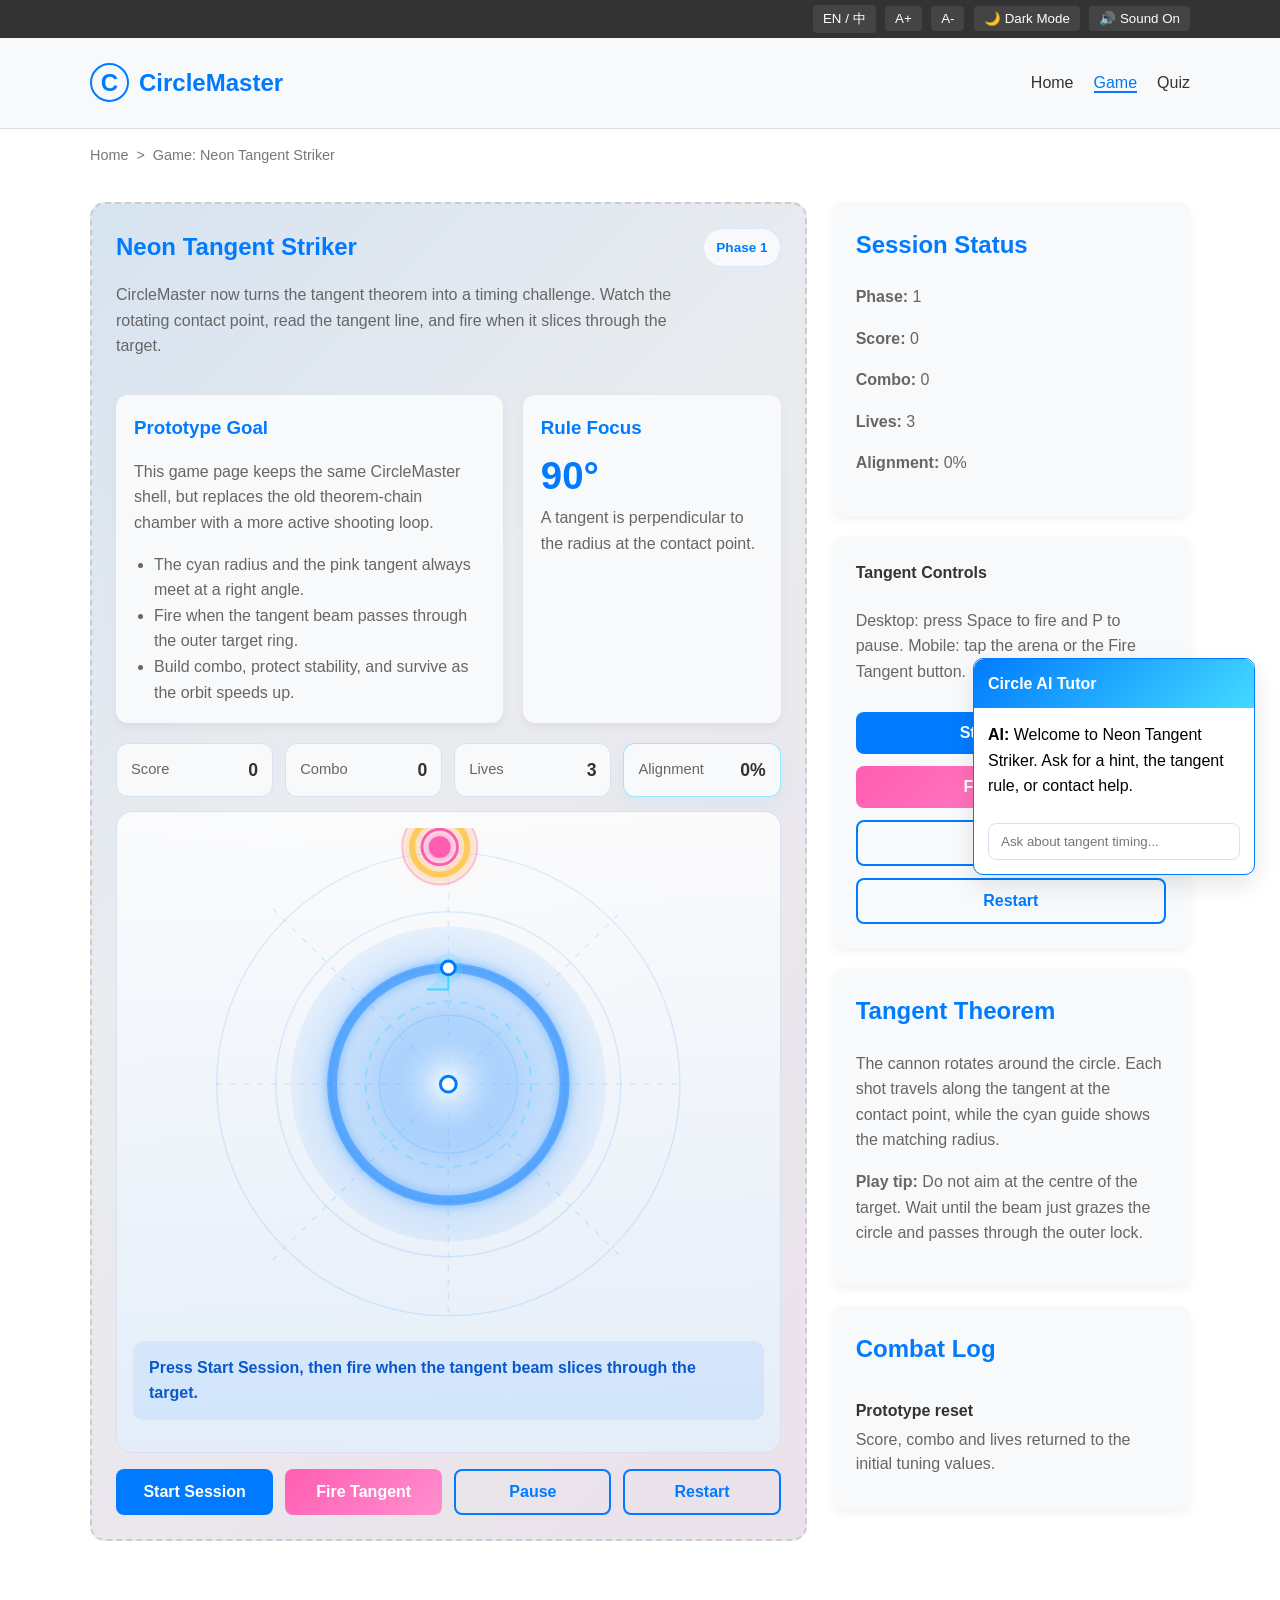
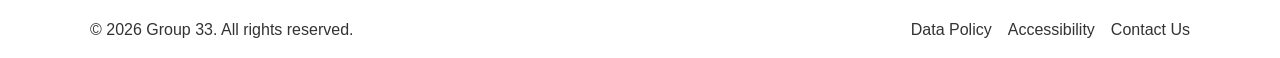
==== commit 87269117: "v.2.4.a Implement bilingual switching for the formal game page Add real English and Chinese language" ====
--- a/game.html
+++ b/game.html
@@ -10,24 +10,31 @@
 
     <div id="accessibility-bar">
         <div class="container">
-            <button onclick="changeLanguage()">EN / 中</button>
-            <button onclick="adjustFontSize(1)">A+</button>
-            <button onclick="adjustFontSize(-1)">A-</button>
-            <button id="theme-btn">🌙 Dark Mode</button>
-            <button id="audio-btn">🔊 Sound</button>
+            <button type="button" onclick="changeLanguage()" data-i18n="btn-lang">EN / 中</button>
+            <button type="button" onclick="adjustFontSize(1)">A+</button>
+            <button type="button" onclick="adjustFontSize(-1)">A-</button>
+            <button id="theme-btn" type="button">
+                <span id="theme-icon">🌙</span>
+                <span id="theme-label">Dark Mode</span>
+            </button>
+            <button id="audio-btn" type="button">
+                <span id="audio-icon">🔊</span>
+                <span id="audio-label">Sound On</span>
+            </button>
         </div>
     </div>
 
     <header>
         <div class="container header-content">
             <a href="index.html" class="logo">
-                <span class="logo-icon">C</span> CircleMaster
+                <span class="logo-icon">C</span>
+                <span data-i18n="logo-text">CircleMaster</span>
             </a>
             <nav>
                 <ul class="nav-links">
-                    <li><a href="index.html">Home</a></li>
-                    <li><a href="game.html" class="active">Game</a></li>
-                    <li><a href="quiz.html">Quiz</a></li>
+                    <li><a href="index.html" data-i18n="nav-home">Home</a></li>
+                    <li><a href="game.html" class="active" data-i18n="nav-game">Game</a></li>
+                    <li><a href="quiz.html" data-i18n="nav-quiz">Quiz</a></li>
                 </ul>
             </nav>
         </div>
@@ -35,7 +42,7 @@
 
     <div class="container">
         <nav class="breadcrumb">
-            <a href="index.html">Home (首页)</a> &nbsp;>&nbsp; <span>Game: Neon Tangent Striker</span>
+            <a href="index.html" data-i18n="bc-home">Home</a> &nbsp;>&nbsp; <span data-i18n="bc-current">Game: Neon Tangent Striker</span>
         </nav>
     </div>
 
@@ -45,8 +52,8 @@
                 <div class="prototype-stage neon-stage">
                     <div class="stage-header">
                         <div>
-                            <h2>Neon Tangent Striker</h2>
-                            <p>
+                            <h2 data-i18n="stage-title">Neon Tangent Striker</h2>
+                            <p data-i18n="stage-intro">
                                 CircleMaster now turns the tangent theorem into a timing challenge.
                                 Watch the rotating contact point, read the tangent line, and fire when it slices through the target.
                             </p>
@@ -56,46 +63,46 @@
 
                     <div class="mission-grid">
                         <article class="mission-card">
-                            <h3>Prototype Goal</h3>
-                            <p>
+                            <h3 data-i18n="mission-title">Prototype Goal</h3>
+                            <p data-i18n="mission-desc">
                                 This game page keeps the same CircleMaster shell, but replaces the old theorem-chain chamber with a more active shooting loop.
                             </p>
                             <ul class="objective-list">
-                                <li>The cyan radius and the pink tangent always meet at a right angle.</li>
-                                <li>Fire when the tangent beam passes through the outer target ring.</li>
-                                <li>Build combo, protect stability, and survive as the orbit speeds up.</li>
+                                <li data-i18n="mission-step-1">The cyan radius and the pink tangent always meet at a right angle.</li>
+                                <li data-i18n="mission-step-2">Fire when the tangent beam passes through the outer target ring.</li>
+                                <li data-i18n="mission-step-3">Build combo, protect stability, and survive as the orbit speeds up.</li>
                             </ul>
                         </article>
 
                         <article class="target-card">
-                            <h3>Rule Focus</h3>
+                            <h3 data-i18n="target-title">Rule Focus</h3>
                             <div class="target-value">90°</div>
-                            <div class="target-note">A tangent is perpendicular to the radius at the contact point.</div>
+                            <div class="target-note" data-i18n="target-note">A tangent is perpendicular to the radius at the contact point.</div>
                         </article>
                     </div>
 
                     <div class="arena-shell">
                         <div class="arena-hud">
                             <div class="hud-chip">
-                                <span>Score</span>
+                                <span data-i18n="hud-score">Score</span>
                                 <strong data-field="score">0</strong>
                             </div>
                             <div class="hud-chip">
-                                <span>Combo</span>
+                                <span data-i18n="hud-combo">Combo</span>
                                 <strong data-field="combo">0</strong>
                             </div>
                             <div class="hud-chip">
-                                <span>Lives</span>
+                                <span data-i18n="hud-lives">Lives</span>
                                 <strong data-field="lives">3</strong>
                             </div>
                             <div class="hud-chip accent">
-                                <span>Alignment</span>
+                                <span data-i18n="hud-alignment">Alignment</span>
                                 <strong data-field="alignment">0%</strong>
                             </div>
                         </div>
 
                         <div class="arena-frame">
-                            <svg id="arena-svg" viewBox="0 0 640 520" aria-label="Neon Tangent Striker arena" role="img">
+                            <svg id="arena-svg" viewBox="0 0 640 520" aria-label="Neon Tangent Striker arena" data-i18n-aria-label="arena-aria-label" role="img">
                                 <defs>
                                     <filter id="softGlow" x="-50%" y="-50%" width="200%" height="200%">
                                         <feGaussianBlur stdDeviation="6" result="blur"></feGaussianBlur>
@@ -150,16 +157,16 @@
                                 </g>
                             </svg>
 
-                            <div class="status-banner info arena-message" id="arena-message">
+                            <div class="status-banner info arena-message" id="arena-message" data-i18n="msg-ready">
                                 Press Start Session, then fire when the tangent beam slices through the target.
                             </div>
                         </div>
 
                         <div class="arena-actions">
-                            <button type="button" data-action="start">Start Session</button>
-                            <button type="button" data-action="fire" class="accent-btn">Fire Tangent</button>
-                            <button type="button" data-action="pause" class="secondary-btn pause-btn"><span data-role="pause-label">Pause</span></button>
-                            <button type="button" data-action="restart" class="secondary-btn">Restart</button>
+                            <button type="button" data-action="start" data-i18n="btn-start">Start Session</button>
+                            <button type="button" data-action="fire" class="accent-btn" data-i18n="btn-fire">Fire Tangent</button>
+                            <button type="button" data-action="pause" class="secondary-btn pause-btn"><span data-role="pause-label" data-i18n="btn-pause">Pause</span></button>
+                            <button type="button" data-action="restart" class="secondary-btn" data-i18n="btn-restart">Restart</button>
                         </div>
                     </div>
                 </div>
@@ -167,33 +174,33 @@
 
             <aside class="game-panel">
                 <div class="panel-card status-card">
-                    <h2>Session Status</h2>
-                    <p><strong>Phase:</strong> <span data-field="phase">1</span></p>
-                    <p><strong>Score:</strong> <span data-field="score">0</span></p>
-                    <p><strong>Combo:</strong> <span data-field="combo">0</span></p>
-                    <p><strong>Lives:</strong> <span data-field="lives">3</span></p>
-                    <p><strong>Alignment:</strong> <span data-field="alignment">0%</span></p>
+                    <h2 data-i18n="panel-session">Session Status</h2>
+                    <p><strong data-i18n="panel-phase">Phase:</strong> <span data-field="phase">1</span></p>
+                    <p><strong data-i18n="panel-score">Score:</strong> <span data-field="score">0</span></p>
+                    <p><strong data-i18n="panel-combo">Combo:</strong> <span data-field="combo">0</span></p>
+                    <p><strong data-i18n="panel-lives">Lives:</strong> <span data-field="lives">3</span></p>
+                    <p><strong data-i18n="panel-alignment">Alignment:</strong> <span data-field="alignment">0%</span></p>
                 </div>
 
                 <div class="panel-card control-card">
-                    <label>Tangent Controls</label>
-                    <p class="control-helper">Desktop: press Space to fire and P to pause. Mobile: tap the arena or the Fire Tangent button.</p>
-                    <button type="button" data-action="start">Start Session</button>
-                    <button type="button" data-action="fire" class="accent-btn">Fire Tangent</button>
-                    <button type="button" data-action="pause" class="secondary-btn pause-btn"><span data-role="pause-label">Pause</span></button>
-                    <button type="button" data-action="restart" class="secondary-btn">Restart</button>
+                    <label data-i18n="panel-controls">Tangent Controls</label>
+                    <p class="control-helper" data-i18n="controls-helper">Desktop: press Space to fire and P to pause. Mobile: tap the arena or the Fire Tangent button.</p>
+                    <button type="button" data-action="start" data-i18n="btn-start">Start Session</button>
+                    <button type="button" data-action="fire" class="accent-btn" data-i18n="btn-fire">Fire Tangent</button>
+                    <button type="button" data-action="pause" class="secondary-btn pause-btn"><span data-role="pause-label" data-i18n="btn-pause">Pause</span></button>
+                    <button type="button" data-action="restart" class="secondary-btn" data-i18n="btn-restart">Restart</button>
                 </div>
 
                 <div class="panel-card status-card">
-                    <h2>Tangent Theorem</h2>
-                    <p>The cannon rotates around the circle. Each shot travels along the tangent at the contact point, while the cyan guide shows the matching radius.</p>
-                    <p><strong>Play tip:</strong> do not aim at the centre of the target. Wait until the beam just grazes the circle and passes through the outer lock.</p>
+                    <h2 data-i18n="panel-theorem">Tangent Theorem</h2>
+                    <p data-i18n="theorem-body">The cannon rotates around the circle. Each shot travels along the tangent at the contact point, while the cyan guide shows the matching radius.</p>
+                    <p><strong data-i18n="play-tip-label">Play tip:</strong> <span data-i18n="play-tip-body">Do not aim at the centre of the target. Wait until the beam just grazes the circle and passes through the outer lock.</span></p>
                 </div>
 
                 <div class="panel-card log-card">
-                    <h2>Combat Log</h2>
+                    <h2 data-i18n="panel-log">Combat Log</h2>
                     <div class="log-box" id="log-box">
-                        <div class="log-empty">No rounds played yet.</div>
+                        <div class="log-empty" data-i18n="log-empty">No rounds played yet.</div>
                     </div>
                 </div>
             </aside>
@@ -201,22 +208,22 @@
     </main>
 
     <div id="ai-chat-widget">
-        <div class="chat-header">Circle AI Tutor</div>
+        <div class="chat-header" data-i18n="chat-header">Circle AI Tutor</div>
         <div class="chat-body">
-            <p><strong>AI:</strong> Welcome to Neon Tangent Striker. Ask for a hint, the tangent rule, or contact help.</p>
+            <p data-chat-welcome><strong data-i18n="chat-ai">AI:</strong> <span data-i18n="chat-welcome">Welcome to Neon Tangent Striker. Ask for a hint, the tangent rule, or contact help.</span></p>
         </div>
         <div class="chat-input">
-            <input type="text" placeholder="Ask about tangent timing...">
+            <input type="text" placeholder="Ask about tangent timing..." data-i18n-placeholder="chat-placeholder">
         </div>
     </div>
 
     <footer>
         <div class="container footer-content">
-            <p>© 2026 Group 33. All rights reserved.</p>
+            <p data-i18n="footer-copy">© 2026 Group 33. All rights reserved.</p>
             <div class="footer-links">
-                <a href="#">Data Policy (数据隐私政策)</a>
-                <a href="#">Accessibility (无障碍声明)</a>
-                <a href="#">Contact Us (联系我们)</a>
+                <a href="#" data-i18n="footer-data">Data Policy</a>
+                <a href="#" data-i18n="footer-access">Accessibility</a>
+                <a href="#" data-i18n="footer-contact">Contact Us</a>
             </div>
         </div>
     </footer>
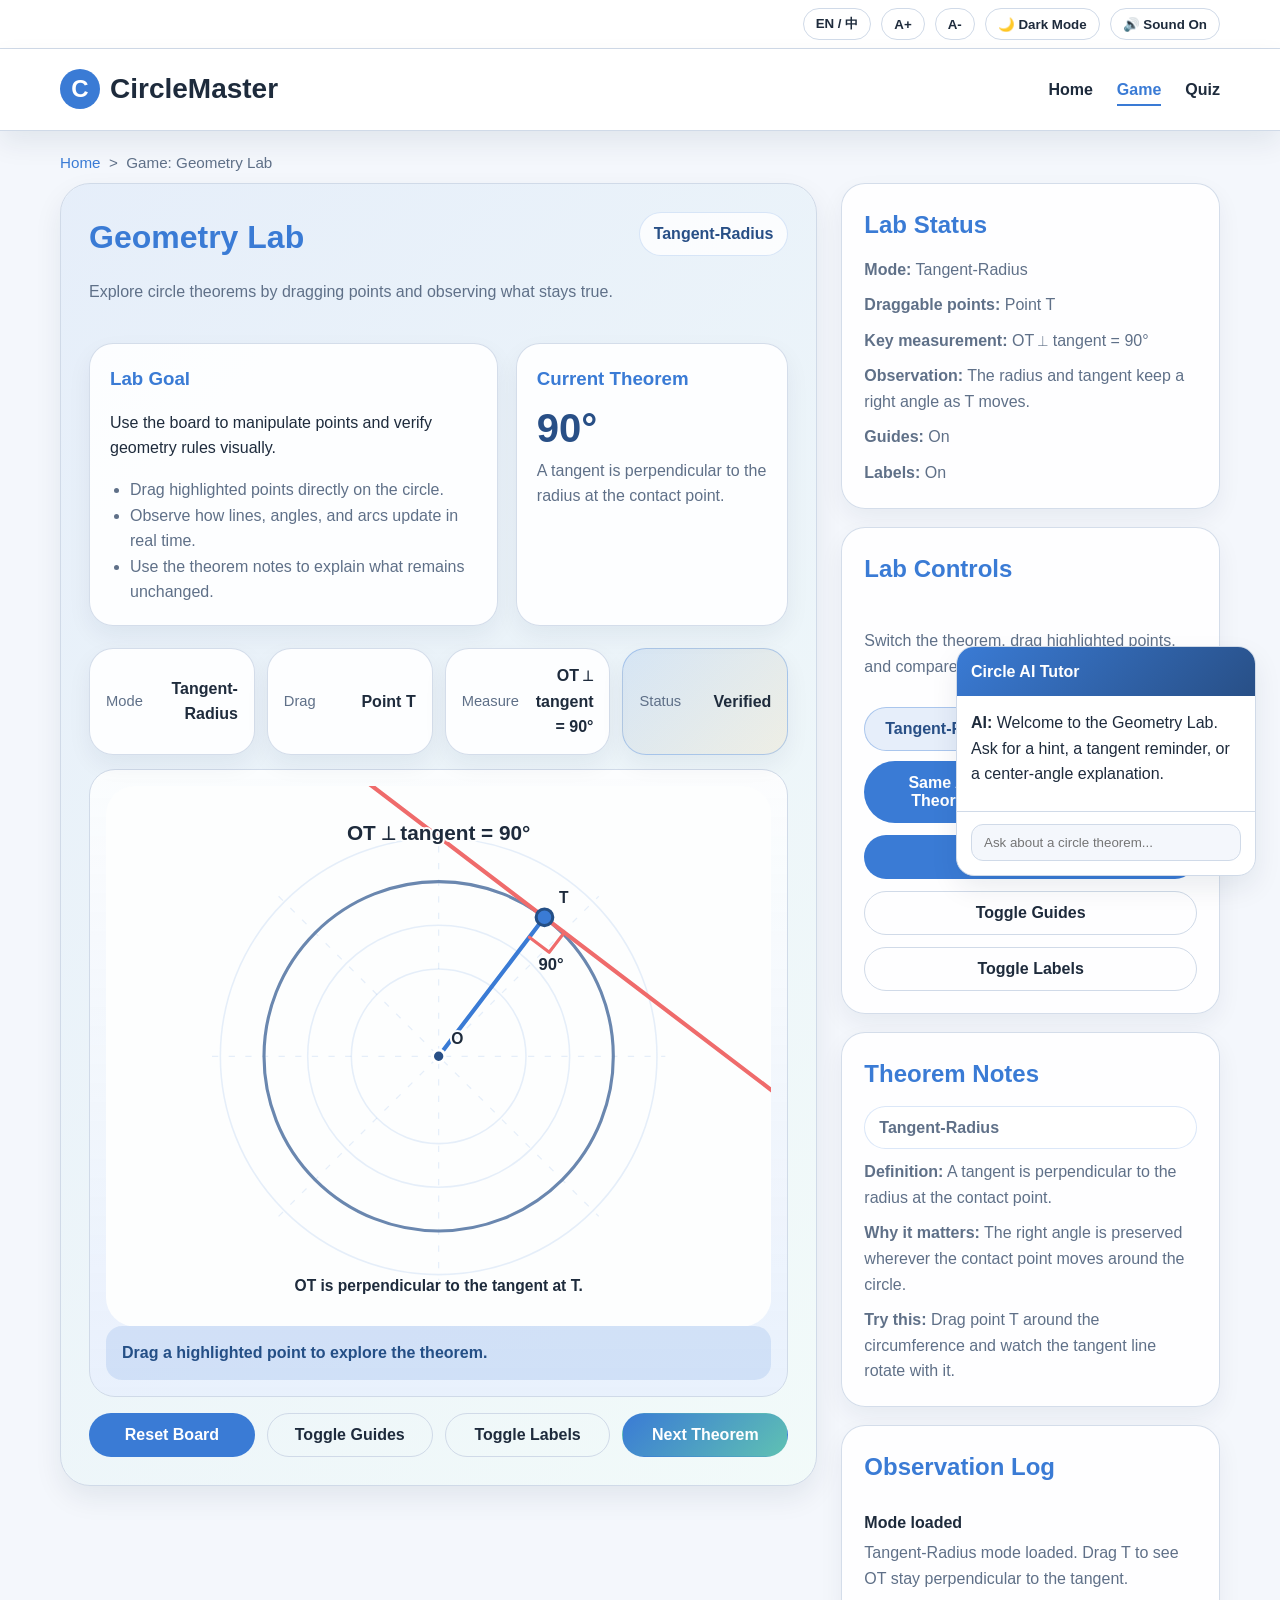
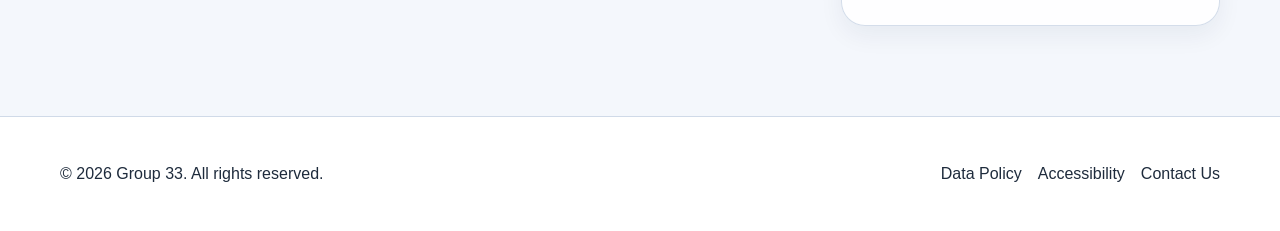
==== commit c0dfbbe3: "Replace the old tangent shooter with a Geometry Lab while preserving the CircleMaster page shell and" ====
--- a/game.html
+++ b/game.html
@@ -3,11 +3,10 @@
 <head>
     <meta charset="UTF-8">
     <meta name="viewport" content="width=device-width, initial-scale=1.0">
-    <title>CircleMaster - Neon Tangent Striker</title>
+    <title>CircleMaster - Geometry Lab</title>
     <link rel="stylesheet" href="css/game.css">
 </head>
 <body>
-
     <div id="accessibility-bar">
         <div class="container">
             <button type="button" onclick="changeLanguage()" data-i18n="btn-lang">EN / 中</button>
@@ -42,131 +41,74 @@
 
     <div class="container">
         <nav class="breadcrumb">
-            <a href="index.html" data-i18n="bc-home">Home</a> &nbsp;>&nbsp; <span data-i18n="bc-current">Game: Neon Tangent Striker</span>
+            <a href="index.html" data-i18n="bc-home">Home</a>
+            &nbsp;>&nbsp;
+            <span data-i18n="bc-current">Game: Geometry Lab</span>
         </nav>
     </div>
 
     <main class="container">
         <section class="game-layout">
             <div class="game-area">
-                <div class="prototype-stage neon-stage">
+                <div class="prototype-stage geometry-stage">
                     <div class="stage-header">
                         <div>
-                            <h2 data-i18n="stage-title">Neon Tangent Striker</h2>
-                            <p data-i18n="stage-intro">
-                                CircleMaster now turns the tangent theorem into a timing challenge.
-                                Watch the rotating contact point, read the tangent line, and fire when it slices through the target.
-                            </p>
+                            <h2 data-i18n="stage-title">Geometry Lab</h2>
+                            <p data-i18n="stage-intro">Explore circle theorems by dragging points and observing what stays true.</p>
                         </div>
-                        <div class="stage-badge" id="stage-badge">Phase 1</div>
+                        <div class="stage-badge" data-field="mode-badge">Tangent-Radius</div>
                     </div>
 
                     <div class="mission-grid">
                         <article class="mission-card">
-                            <h3 data-i18n="mission-title">Prototype Goal</h3>
-                            <p data-i18n="mission-desc">
-                                This game page keeps the same CircleMaster shell, but replaces the old theorem-chain chamber with a more active shooting loop.
-                            </p>
+                            <h3 data-i18n="mission-title">Lab Goal</h3>
+                            <p data-i18n="mission-desc">Use the board to manipulate points and verify geometry rules visually.</p>
                             <ul class="objective-list">
-                                <li data-i18n="mission-step-1">The cyan radius and the pink tangent always meet at a right angle.</li>
-                                <li data-i18n="mission-step-2">Fire when the tangent beam passes through the outer target ring.</li>
-                                <li data-i18n="mission-step-3">Build combo, protect stability, and survive as the orbit speeds up.</li>
+                                <li data-i18n="mission-step-1">Drag highlighted points directly on the circle.</li>
+                                <li data-i18n="mission-step-2">Observe how lines, angles, and arcs update in real time.</li>
+                                <li data-i18n="mission-step-3">Use the theorem notes to explain what remains unchanged.</li>
                             </ul>
                         </article>
 
                         <article class="target-card">
-                            <h3 data-i18n="target-title">Rule Focus</h3>
-                            <div class="target-value">90°</div>
-                            <div class="target-note" data-i18n="target-note">A tangent is perpendicular to the radius at the contact point.</div>
+                            <h3 data-i18n="target-title">Current Theorem</h3>
+                            <div class="target-value" data-field="focus-value">90°</div>
+                            <div class="target-note" data-field="focus-note">A tangent is perpendicular to the radius at the contact point.</div>
                         </article>
                     </div>
 
                     <div class="arena-shell">
                         <div class="arena-hud">
                             <div class="hud-chip">
-                                <span data-i18n="hud-score">Score</span>
-                                <strong data-field="score">0</strong>
+                                <span data-i18n="hud-mode">Mode</span>
+                                <strong data-field="mode">Tangent-Radius</strong>
                             </div>
                             <div class="hud-chip">
-                                <span data-i18n="hud-combo">Combo</span>
-                                <strong data-field="combo">0</strong>
+                                <span data-i18n="hud-drag">Drag</span>
+                                <strong data-field="drag">Point T</strong>
                             </div>
                             <div class="hud-chip">
-                                <span data-i18n="hud-lives">Lives</span>
-                                <strong data-field="lives">3</strong>
+                                <span data-i18n="hud-measure">Measure</span>
+                                <strong data-field="measure">90°</strong>
                             </div>
                             <div class="hud-chip accent">
-                                <span data-i18n="hud-alignment">Alignment</span>
-                                <strong data-field="alignment">0%</strong>
+                                <span data-i18n="hud-status">Status</span>
+                                <strong data-field="status">Verified</strong>
                             </div>
                         </div>
 
                         <div class="arena-frame">
-                            <svg id="arena-svg" viewBox="0 0 640 520" aria-label="Neon Tangent Striker arena" data-i18n-aria-label="arena-aria-label" role="img">
-                                <defs>
-                                    <filter id="softGlow" x="-50%" y="-50%" width="200%" height="200%">
-                                        <feGaussianBlur stdDeviation="6" result="blur"></feGaussianBlur>
-                                        <feMerge>
-                                            <feMergeNode in="blur"></feMergeNode>
-                                            <feMergeNode in="SourceGraphic"></feMergeNode>
-                                        </feMerge>
-                                    </filter>
-                                    <radialGradient id="coreGlow" cx="50%" cy="50%" r="60%">
-                                        <stop offset="0%" stop-color="rgba(255,255,255,0.85)"></stop>
-                                        <stop offset="40%" stop-color="rgba(0,123,255,0.24)"></stop>
-                                        <stop offset="100%" stop-color="rgba(0,123,255,0)"></stop>
-                                    </radialGradient>
-                                </defs>
-                                <rect class="arena-backdrop" x="0" y="0" width="640" height="520" rx="24"></rect>
-
-                                <g class="grid-layer" aria-hidden="true">
-                                    <circle class="grid-ring" cx="320" cy="260" r="70"></circle>
-                                    <circle class="grid-ring" cx="320" cy="260" r="120"></circle>
-                                    <circle class="grid-ring" cx="320" cy="260" r="175"></circle>
-                                    <circle class="grid-ring" cx="320" cy="260" r="235"></circle>
-                                    <line class="grid-line" x1="320" y1="24" x2="320" y2="496"></line>
-                                    <line class="grid-line" x1="84" y1="260" x2="556" y2="260"></line>
-                                    <line class="grid-line" x1="142" y1="82" x2="498" y2="438"></line>
-                                    <line class="grid-line" x1="142" y1="438" x2="498" y2="82"></line>
-                                </g>
-
-                                <g class="target-layer">
-                                    <circle id="target-warning" cx="506" cy="176" r="38"></circle>
-                                    <circle id="countdown-ring" cx="506" cy="176" r="28"></circle>
-                                    <circle id="target-ring" cx="506" cy="176" r="18"></circle>
-                                    <circle id="target-body" cx="506" cy="176" r="11"></circle>
-                                    <text id="target-timer" x="506" y="136" text-anchor="middle">4.5s</text>
-                                </g>
-
-                                <g class="core-layer">
-                                    <circle class="core-glow" cx="320" cy="260" r="160"></circle>
-                                    <circle class="core-ring" cx="320" cy="260" r="118"></circle>
-                                    <circle class="core-inner" cx="320" cy="260" r="84"></circle>
-                                    <line id="radius-line" x1="320" y1="260" x2="320" y2="142"></line>
-                                    <path id="right-angle-marker" d="M 0 0 L 0 0 L 0 0"></path>
-                                    <line id="tangent-preview" x1="320" y1="142" x2="640" y2="142"></line>
-                                    <line id="laser-beam" x1="320" y1="142" x2="320" y2="142"></line>
-                                    <circle id="contact-glow" cx="320" cy="142" r="15"></circle>
-                                    <circle id="contact-point" cx="320" cy="142" r="7"></circle>
-                                    <circle id="center-core" cx="320" cy="260" r="8"></circle>
-                                </g>
-
-                                <g class="burst-layer">
-                                    <circle id="blast-ring" cx="506" cy="176" r="8"></circle>
-                                    <circle id="blast-core" cx="506" cy="176" r="5"></circle>
-                                </g>
-                            </svg>
-
+                            <svg id="geometry-board" viewBox="0 0 640 520" role="img" data-i18n-aria-label="board-aria-label" aria-label="Interactive geometry board"></svg>
                             <div class="status-banner info arena-message" id="arena-message" data-i18n="msg-ready">
-                                Press Start Session, then fire when the tangent beam slices through the target.
+                                Drag a highlighted point to explore the theorem.
                             </div>
                         </div>
 
                         <div class="arena-actions">
-                            <button type="button" data-action="start" data-i18n="btn-start">Start Session</button>
-                            <button type="button" data-action="fire" class="accent-btn" data-i18n="btn-fire">Fire Tangent</button>
-                            <button type="button" data-action="pause" class="secondary-btn pause-btn"><span data-role="pause-label" data-i18n="btn-pause">Pause</span></button>
-                            <button type="button" data-action="restart" class="secondary-btn" data-i18n="btn-restart">Restart</button>
+                            <button type="button" data-action="reset" data-i18n="btn-reset">Reset Board</button>
+                            <button type="button" data-action="guides" class="secondary-btn" data-i18n="btn-guides">Toggle Guides</button>
+                            <button type="button" data-action="labels" class="secondary-btn" data-i18n="btn-labels">Toggle Labels</button>
+                            <button type="button" data-action="next-mode" class="accent-btn" data-i18n="btn-next">Next Theorem</button>
                         </div>
                     </div>
                 </div>
@@ -174,33 +116,43 @@
 
             <aside class="game-panel">
                 <div class="panel-card status-card">
-                    <h2 data-i18n="panel-session">Session Status</h2>
-                    <p><strong data-i18n="panel-phase">Phase:</strong> <span data-field="phase">1</span></p>
-                    <p><strong data-i18n="panel-score">Score:</strong> <span data-field="score">0</span></p>
-                    <p><strong data-i18n="panel-combo">Combo:</strong> <span data-field="combo">0</span></p>
-                    <p><strong data-i18n="panel-lives">Lives:</strong> <span data-field="lives">3</span></p>
-                    <p><strong data-i18n="panel-alignment">Alignment:</strong> <span data-field="alignment">0%</span></p>
+                    <h2 data-i18n="panel-status">Lab Status</h2>
+                    <p><strong data-i18n="status-mode-label">Mode:</strong> <span data-field="status-mode">Tangent-Radius</span></p>
+                    <p><strong data-i18n="status-drag-label">Draggable points:</strong> <span data-field="status-drag">Point T</span></p>
+                    <p><strong data-i18n="status-measure-label">Key measurement:</strong> <span data-field="status-measure">90°</span></p>
+                    <p><strong data-i18n="status-observation-label">Observation:</strong> <span data-field="status-observation">The theorem relationship is holding.</span></p>
+                    <p><strong data-i18n="status-guides-label">Guides:</strong> <span data-field="status-guides">On</span></p>
+                    <p><strong data-i18n="status-labels-label">Labels:</strong> <span data-field="status-labels">On</span></p>
                 </div>
 
                 <div class="panel-card control-card">
-                    <label data-i18n="panel-controls">Tangent Controls</label>
-                    <p class="control-helper" data-i18n="controls-helper">Desktop: press Space to fire and P to pause. Mobile: tap the arena or the Fire Tangent button.</p>
-                    <button type="button" data-action="start" data-i18n="btn-start">Start Session</button>
-                    <button type="button" data-action="fire" class="accent-btn" data-i18n="btn-fire">Fire Tangent</button>
-                    <button type="button" data-action="pause" class="secondary-btn pause-btn"><span data-role="pause-label" data-i18n="btn-pause">Pause</span></button>
-                    <button type="button" data-action="restart" class="secondary-btn" data-i18n="btn-restart">Restart</button>
+                    <h2 data-i18n="panel-controls">Lab Controls</h2>
+                    <p class="control-helper" data-i18n="controls-helper">Switch the theorem, drag highlighted points, and compare the measurements.</p>
+
+                    <div class="mode-list">
+                        <button type="button" class="mode-btn active" data-mode="tangent" data-i18n="mode-tangent">Tangent-Radius</button>
+                        <button type="button" class="mode-btn" data-mode="center-angle" data-i18n="mode-center-angle">Angle at Center</button>
+                        <button type="button" class="mode-btn" data-mode="same-arc" data-i18n="mode-same-arc">Same Arc Theorem</button>
+                        <button type="button" class="mode-btn" data-mode="semicircle" data-i18n="mode-semicircle">Semi-circle Angle</button>
+                    </div>
+
+                    <button type="button" data-action="reset" data-i18n="btn-reset">Reset Board</button>
+                    <button type="button" data-action="guides" class="secondary-btn" data-i18n="btn-guides">Toggle Guides</button>
+                    <button type="button" data-action="labels" class="secondary-btn" data-i18n="btn-labels">Toggle Labels</button>
                 </div>
 
-                <div class="panel-card status-card">
-                    <h2 data-i18n="panel-theorem">Tangent Theorem</h2>
-                    <p data-i18n="theorem-body">The cannon rotates around the circle. Each shot travels along the tangent at the contact point, while the cyan guide shows the matching radius.</p>
-                    <p><strong data-i18n="play-tip-label">Play tip:</strong> <span data-i18n="play-tip-body">Do not aim at the centre of the target. Wait until the beam just grazes the circle and passes through the outer lock.</span></p>
+                <div class="panel-card theorem-card-panel">
+                    <h2 data-i18n="panel-theorem">Theorem Notes</h2>
+                    <p class="theorem-mode-tag" data-field="theorem-mode">Tangent-Radius</p>
+                    <p><strong data-i18n="theorem-definition-label">Definition:</strong> <span data-field="theorem-statement">A tangent is perpendicular to the radius at the contact point.</span></p>
+                    <p><strong data-i18n="theorem-explanation-label">Why it matters:</strong> <span data-field="theorem-explanation">The right angle is preserved wherever the contact point moves.</span></p>
+                    <p><strong data-i18n="theorem-hint-label">Try this:</strong> <span data-field="theorem-hint">Drag point T all the way around the circle and watch the marker stay at 90°.</span></p>
                 </div>
 
                 <div class="panel-card log-card">
-                    <h2 data-i18n="panel-log">Combat Log</h2>
+                    <h2 data-i18n="panel-log">Observation Log</h2>
                     <div class="log-box" id="log-box">
-                        <div class="log-empty" data-i18n="log-empty">No rounds played yet.</div>
+                        <div class="log-empty" data-i18n="log-empty">No observations yet.</div>
                     </div>
                 </div>
             </aside>
@@ -210,10 +162,10 @@
     <div id="ai-chat-widget">
         <div class="chat-header" data-i18n="chat-header">Circle AI Tutor</div>
         <div class="chat-body">
-            <p data-chat-welcome><strong data-i18n="chat-ai">AI:</strong> <span data-i18n="chat-welcome">Welcome to Neon Tangent Striker. Ask for a hint, the tangent rule, or contact help.</span></p>
+            <p data-chat-welcome><strong data-i18n="chat-ai">AI:</strong> <span data-i18n="chat-welcome">Welcome to the Geometry Lab. Ask for a hint, a tangent reminder, or a center-angle explanation.</span></p>
         </div>
         <div class="chat-input">
-            <input type="text" placeholder="Ask about tangent timing..." data-i18n-placeholder="chat-placeholder">
+            <input type="text" placeholder="Ask about a circle theorem..." data-i18n-placeholder="chat-placeholder">
         </div>
     </div>
 
--- a/css/game.css
+++ b/css/game.css
@@ -1,137 +1,187 @@
-/* Base tokens */
 :root {
-    --primary-blue: #007bff;
-    --bg-color: #ffffff;
-    --text-color: #333333;
-    --card-bg: #f8f9fa;
+    --primary-blue: #3a7bd5;
+    --primary-blue-deep: #284f86;
+    --bg-color: #f4f7fc;
+    --text-color: #1e2b3c;
+    --muted-text: #5f7088;
+    --card-bg: #ffffff;
+    --border-color: #d0dae8;
+    --shadow: 0 12px 28px rgba(18, 36, 67, 0.08);
+    --stage-glow: linear-gradient(135deg, rgba(58, 123, 213, 0.16), rgba(47, 181, 163, 0.08));
+    --board-bg: #fdfefe;
+    --board-grid: rgba(58, 123, 213, 0.12);
+    --board-circle: #6a87af;
+    --radius-color: #3a7bd5;
+    --tangent-color: #ef6b6b;
+    --arc-color: #f3b957;
+    --secondary-line: #5fc1b3;
+    --point-fill: #3a7bd5;
+    --point-fixed: #ffffff;
+    --point-stroke: #244f86;
+    --success-bg: rgba(46, 204, 113, 0.14);
+    --success-text: #247245;
+    --info-bg: rgba(58, 123, 213, 0.14);
+    --info-text: #244f86;
+    --error-bg: rgba(231, 76, 60, 0.14);
+    --error-text: #a53a2f;
     --font-size-base: 16px;
-    --neon-cyan: #43d9ff;
-    --neon-pink: #ff5db1;
-    --neon-gold: #ffca5c;
-    --arena-grid: rgba(0, 123, 255, 0.12);
 }
 
 [data-theme="dark"] {
-    --bg-color: #1a1a1a;
-    --text-color: #f0f0f0;
-    --card-bg: #2d2d2d;
-    --arena-grid: rgba(90, 156, 255, 0.16);
+    --bg-color: #121826;
+    --text-color: #e3e9f2;
+    --muted-text: #a8b7cc;
+    --card-bg: #1f2a3c;
+    --border-color: #33435d;
+    --shadow: 0 16px 36px rgba(0, 0, 0, 0.28);
+    --stage-glow: linear-gradient(135deg, rgba(90, 156, 255, 0.22), rgba(47, 181, 163, 0.12));
+    --board-bg: #162031;
+    --board-grid: rgba(125, 176, 255, 0.14);
+    --board-circle: #9ab9eb;
+    --radius-color: #7db0ff;
+    --tangent-color: #ff8b7d;
+    --arc-color: #f4c86d;
+    --secondary-line: #72d9c9;
+    --point-fill: #7db0ff;
+    --point-fixed: #1f2a3c;
+    --point-stroke: #dce7f8;
+    --success-bg: rgba(46, 204, 113, 0.16);
+    --success-text: #9de4b6;
+    --info-bg: rgba(90, 156, 255, 0.16);
+    --info-text: #bcd7ff;
+    --error-bg: rgba(255, 139, 125, 0.16);
+    --error-text: #ffc1ba;
+}
+
+* {
+    box-sizing: border-box;
 }
 
 body {
-    background-color: var(--bg-color);
+    margin: 0;
+    background: var(--bg-color);
     color: var(--text-color);
     font-size: var(--font-size-base);
-    font-family: 'Segoe UI', Tahoma, Geneva, Verdana, sans-serif;
-    margin: 0;
-    transition: all 0.3s ease;
+    font-family: 'Segoe UI', Tahoma, sans-serif;
     line-height: 1.6;
+    transition: background 0.25s ease, color 0.25s ease;
 }
 
 .container {
-    max-width: 1100px;
+    width: 100%;
+    max-width: 1200px;
     margin: 0 auto;
     padding: 0 20px;
 }
 
 #accessibility-bar {
-    background: #333;
-    padding: 5px 0;
-    text-align: right;
+    background: var(--card-bg);
+    border-bottom: 1px solid var(--border-color);
+    padding: 8px 0;
+}
+
+#accessibility-bar .container {
+    display: flex;
+    justify-content: flex-end;
+    gap: 10px;
+    flex-wrap: wrap;
 }
 
 #accessibility-bar button {
-    background: #444;
-    color: white;
-    border: none;
-    padding: 5px 10px;
+    background: transparent;
+    border: 1px solid var(--border-color);
+    color: var(--text-color);
+    padding: 6px 12px;
+    border-radius: 999px;
     cursor: pointer;
-    margin-left: 5px;
-    border-radius: 4px;
+    font-weight: 600;
+    transition: background 0.2s ease, color 0.2s ease, border-color 0.2s ease;
+}
+
+#accessibility-bar button:hover {
+    background: var(--primary-blue);
+    color: #ffffff;
+    border-color: var(--primary-blue);
 }
 
 header {
     background: var(--card-bg);
-    padding: 1rem 0;
-    border-bottom: 1px solid #ddd;
+    border-bottom: 1px solid var(--border-color);
+    box-shadow: var(--shadow);
+    padding: 18px 0;
 }
 
 .header-content {
     display: flex;
+    align-items: center;
     justify-content: space-between;
-    align-items: center;
+    gap: 20px;
+    flex-wrap: wrap;
 }
 
 .logo {
     display: flex;
     align-items: center;
+    gap: 10px;
+    color: var(--text-color);
     text-decoration: none;
-    font-weight: bold;
-    color: var(--primary-blue);
-    font-size: 1.5rem;
+    font-size: 1.75rem;
+    font-weight: 700;
 }
 
 .logo-icon {
-    width: 35px;
-    height: 35px;
-    border: 2px solid var(--primary-blue);
+    width: 40px;
+    height: 40px;
     border-radius: 50%;
     display: flex;
     align-items: center;
     justify-content: center;
-    margin-right: 10px;
+    background: var(--primary-blue);
+    color: #ffffff;
+    font-size: 1.5rem;
 }
 
 .nav-links {
     list-style: none;
     display: flex;
-    gap: 20px;
+    gap: 24px;
+    margin: 0;
+    padding: 0;
 }
 
 .nav-links a {
+    color: var(--text-color);
     text-decoration: none;
-    color: var(--text-color);
-    font-weight: 500;
-}
-
-.nav-links a.active {
+    font-weight: 600;
+    padding-bottom: 6px;
+    border-bottom: 2px solid transparent;
+}
+
+.nav-links a.active,
+.nav-links a:hover {
     color: var(--primary-blue);
-    border-bottom: 2px solid var(--primary-blue);
+    border-bottom-color: var(--primary-blue);
 }
 
 .breadcrumb {
-    padding: 15px 0;
-    font-size: 0.9rem;
-    color: #777;
+    margin: 20px 0 8px;
+    color: var(--muted-text);
+    font-size: 0.95rem;
 }
 
 .breadcrumb a {
-    color: #777;
+    color: var(--primary-blue);
     text-decoration: none;
 }
 
-#ai-chat-widget {
-    position: fixed;
-    bottom: 25px;
-    right: 25px;
-    width: 280px;
-    background: white;
-    border: 1px solid var(--primary-blue);
-    border-radius: 10px;
-    box-shadow: 0 10px 25px rgba(0, 0, 0, 0.1);
-    color: black;
-    z-index: 10;
-}
-
 main.container {
-    padding-top: 20px;
-    padding-bottom: 60px;
+    padding-bottom: 72px;
 }
 
 .game-layout {
     display: grid;
-    grid-template-columns: minmax(0, 2fr) minmax(280px, 1fr);
-    gap: 25px;
+    grid-template-columns: minmax(0, 2fr) minmax(290px, 1fr);
+    gap: 24px;
     align-items: start;
 }
 
@@ -140,178 +190,122 @@
     min-width: 0;
 }
 
-.panel-card {
+.prototype-stage {
+    position: relative;
     background: var(--card-bg);
-    padding: 24px;
-    border-radius: 12px;
-    box-shadow: 0 4px 10px rgba(0, 0, 0, 0.05);
-    margin-bottom: 20px;
-}
-
-.status-card h2,
-.log-card h2 {
-    margin-top: 0;
-    color: var(--primary-blue);
-}
-
-.control-card label {
-    display: block;
-    margin-bottom: 10px;
-    font-weight: 600;
-}
-
-.control-card button,
-.arena-actions button {
-    width: 100%;
-    padding: 12px;
-    border: none;
-    border-radius: 8px;
-    background: var(--primary-blue);
-    color: white;
-    font-size: 1rem;
-    font-weight: 600;
-    cursor: pointer;
-}
-
-.control-card .secondary-btn,
-.arena-actions .secondary-btn {
-    background: transparent;
-    color: var(--primary-blue);
-    border: 2px solid var(--primary-blue);
-}
-
-.control-card .accent-btn,
-.arena-actions .accent-btn {
-    background: linear-gradient(135deg, var(--neon-pink), #ff8fcf);
-}
-
-.control-card button:disabled,
-.arena-actions button:disabled {
-    opacity: 0.5;
-    cursor: not-allowed;
-}
-
-.control-helper {
-    margin-top: 0;
-    color: #666;
-}
-
-.prototype-stage {
-    background: #e9ecef;
-    border: 2px dashed #ccc;
-    border-radius: 15px;
-    min-height: 420px;
-    padding: 24px;
-    box-sizing: border-box;
-    display: block;
-}
-
-.neon-stage {
-    position: relative;
+    border: 1px solid var(--border-color);
+    border-radius: 30px;
+    padding: 28px;
+    box-shadow: var(--shadow);
     overflow: hidden;
 }
 
-.neon-stage::before {
+.geometry-stage::before {
     content: "";
     position: absolute;
     inset: 0;
-    background: linear-gradient(135deg, rgba(0, 123, 255, 0.08), transparent 40%, rgba(255, 93, 177, 0.08));
+    background: var(--stage-glow);
+    opacity: 0.8;
     pointer-events: none;
 }
 
-[data-theme="dark"] .prototype-stage {
-    background: #232323;
-    border-color: #4a4a4a;
-}
-
-.stage-header {
+.stage-header,
+.mission-grid,
+.arena-shell {
     position: relative;
     z-index: 1;
+}
+
+.stage-header {
     display: flex;
     justify-content: space-between;
     align-items: flex-start;
     gap: 20px;
-    margin-bottom: 20px;
+    margin-bottom: 22px;
 }
 
 .stage-header h2 {
-    margin: 0 0 8px;
+    margin: 0 0 10px;
     color: var(--primary-blue);
+    font-size: 2rem;
 }
 
 .stage-header p,
+.objective-list li,
+.target-note,
 .control-helper,
-.target-note,
 .log-empty,
 .log-text,
-.objective-list li,
-.mission-card p,
-.status-card p {
-    color: #666;
-}
-
-[data-theme="dark"] .stage-header p,
-[data-theme="dark"] .control-helper,
-[data-theme="dark"] .target-note,
-[data-theme="dark"] .log-empty,
-[data-theme="dark"] .log-text,
-[data-theme="dark"] .objective-list li,
-[data-theme="dark"] .mission-card p,
-[data-theme="dark"] .status-card p {
-    color: #c7c7c7;
-}
-
-.stage-badge {
-    background: var(--card-bg);
-    border: 1px solid #d6e6ff;
-    color: var(--primary-blue);
-    padding: 8px 12px;
+.status-card p,
+.theorem-card-panel p {
+    color: var(--muted-text);
+}
+
+.stage-badge,
+.theorem-mode-tag {
+    align-self: flex-start;
+    background: rgba(255, 255, 255, 0.78);
+    color: var(--primary-blue-deep);
+    border: 1px solid rgba(58, 123, 213, 0.18);
     border-radius: 999px;
-    font-size: 0.85rem;
-    font-weight: 600;
+    padding: 8px 14px;
+    font-weight: 700;
     white-space: nowrap;
 }
 
+[data-theme="dark"] .stage-badge,
+[data-theme="dark"] .theorem-mode-tag {
+    background: rgba(18, 24, 38, 0.55);
+}
+
 .mission-grid {
-    position: relative;
-    z-index: 1;
     display: grid;
     grid-template-columns: minmax(0, 1.5fr) minmax(220px, 1fr);
-    gap: 20px;
-    margin-bottom: 20px;
+    gap: 18px;
+    margin-bottom: 22px;
+}
+
+.mission-card,
+.target-card,
+.panel-card,
+.hud-chip {
+    background: rgba(255, 255, 255, 0.88);
+    border: 1px solid rgba(208, 218, 232, 0.9);
+    border-radius: 24px;
+    box-shadow: 0 10px 24px rgba(18, 36, 67, 0.06);
+}
+
+[data-theme="dark"] .mission-card,
+[data-theme="dark"] .target-card,
+[data-theme="dark"] .panel-card,
+[data-theme="dark"] .hud-chip {
+    background: rgba(31, 42, 60, 0.9);
+    border-color: rgba(74, 96, 131, 0.6);
 }
 
 .mission-card,
 .target-card {
-    background: var(--card-bg);
-    border-radius: 12px;
-    padding: 18px;
-    box-shadow: 0 4px 10px rgba(0, 0, 0, 0.05);
+    padding: 20px;
 }
 
 .mission-card h3,
-.target-card h3 {
-    margin-top: 0;
-    margin-bottom: 12px;
+.target-card h3,
+.panel-card h2 {
+    margin: 0 0 12px;
     color: var(--primary-blue);
 }
 
 .objective-list {
-    margin: 10px 0 0;
+    margin: 12px 0 0;
     padding-left: 20px;
 }
 
 .target-value {
-    font-size: 2.4rem;
-    font-weight: 700;
-    color: var(--primary-blue);
+    font-size: 2.5rem;
     line-height: 1.1;
+    font-weight: 800;
+    color: var(--primary-blue-deep);
     margin-bottom: 8px;
-}
-
-.arena-shell {
-    position: relative;
-    z-index: 1;
 }
 
 .arena-hud {
@@ -322,10 +316,7 @@
 }
 
 .hud-chip {
-    background: var(--card-bg);
-    border: 1px solid #d8e2ee;
-    border-radius: 12px;
-    padding: 12px 14px;
+    padding: 14px 16px;
     display: flex;
     justify-content: space-between;
     gap: 12px;
@@ -333,199 +324,208 @@
 }
 
 .hud-chip span {
+    color: var(--muted-text);
     font-size: 0.92rem;
-    color: #666;
 }
 
 .hud-chip strong {
-    font-size: 1.1rem;
-    color: var(--text-color);
+    color: var(--text-color);
+    font-size: 1rem;
+    text-align: right;
 }
 
 .hud-chip.accent {
-    border-color: rgba(67, 217, 255, 0.5);
-    box-shadow: 0 8px 16px rgba(67, 217, 255, 0.08);
+    border-color: rgba(58, 123, 213, 0.32);
+    background: linear-gradient(135deg, rgba(58, 123, 213, 0.12), rgba(243, 185, 87, 0.12));
 }
 
 .arena-frame {
-    background: linear-gradient(180deg, rgba(255, 255, 255, 0.82), rgba(227, 238, 250, 0.92));
-    border: 1px solid #d8e2ee;
-    border-radius: 16px;
+    background: linear-gradient(180deg, rgba(255, 255, 255, 0.82), rgba(232, 240, 252, 0.95));
+    border: 1px solid var(--border-color);
+    border-radius: 26px;
     padding: 16px;
     margin-bottom: 16px;
 }
 
 [data-theme="dark"] .arena-frame {
-    background: linear-gradient(180deg, rgba(14, 20, 32, 0.96), rgba(19, 27, 42, 0.96));
-    border-color: #464646;
-}
-
-#arena-svg {
+    background: linear-gradient(180deg, rgba(20, 29, 45, 0.98), rgba(22, 32, 49, 0.96));
+}
+
+#geometry-board {
     width: 100%;
     height: auto;
     display: block;
-    border-radius: 14px;
-    cursor: crosshair;
-}
-
-.arena-backdrop {
-    fill: transparent;
-}
-
-.grid-ring,
-.grid-line {
+    border-radius: 22px;
+    touch-action: none;
+    user-select: none;
+}
+
+.board-backdrop {
+    fill: var(--board-bg);
+}
+
+.board-grid,
+.board-axis {
     fill: none;
-    stroke: var(--arena-grid);
+    stroke: var(--board-grid);
+}
+
+.board-grid {
     stroke-width: 1.5;
 }
 
-.grid-line {
-    stroke-dasharray: 6 8;
-}
-
-.core-glow {
-    fill: url(#coreGlow);
-}
-
-.core-ring,
-.core-inner {
+.board-axis {
+    stroke-width: 1.2;
+    stroke-dasharray: 6 10;
+}
+
+.board-circle {
+    fill: none;
+    stroke: var(--board-circle);
+    stroke-width: 3;
+}
+
+.board-diameter {
+    stroke: var(--board-circle);
+    stroke-width: 3;
+    stroke-dasharray: 8 8;
+}
+
+.geom-line-radius,
+.geom-line-chord,
+.geom-line-secondary,
+.geom-line-tangent {
     fill: none;
     stroke-linecap: round;
-}
-
-.core-ring {
-    stroke: rgba(0, 123, 255, 0.42);
-    stroke-width: 10;
-    filter: url(#softGlow);
-}
-
-.core-inner {
-    stroke: rgba(67, 217, 255, 0.42);
-    stroke-width: 2;
-    stroke-dasharray: 7 10;
-}
-
-#radius-line {
-    stroke: var(--neon-cyan);
+    stroke-linejoin: round;
+}
+
+.geom-line-radius {
+    stroke: var(--radius-color);
     stroke-width: 4;
-    stroke-linecap: round;
-    filter: url(#softGlow);
-}
-
-#tangent-preview {
-    stroke: var(--neon-pink);
+}
+
+.geom-line-tangent {
+    stroke: var(--tangent-color);
     stroke-width: 4;
-    stroke-linecap: round;
-    opacity: 0.6;
-    filter: url(#softGlow);
-}
-
-#laser-beam {
-    stroke: var(--neon-gold);
-    stroke-width: 6;
-    stroke-linecap: round;
-    opacity: 0;
-    filter: url(#softGlow);
-}
-
-#contact-glow {
-    fill: rgba(67, 217, 255, 0.18);
-}
-
-#contact-point,
-#center-core {
-    fill: #ffffff;
-    stroke: var(--primary-blue);
+}
+
+.geom-line-chord {
+    stroke: var(--secondary-line);
+    stroke-width: 3.5;
+}
+
+.geom-line-secondary {
+    stroke: rgba(58, 123, 213, 0.72);
     stroke-width: 3;
 }
 
-#right-angle-marker {
-    fill: rgba(67, 217, 255, 0.18);
-    stroke: var(--neon-cyan);
-    stroke-width: 2;
-}
-
-#target-warning {
-    fill: rgba(255, 93, 177, 0.08);
-    stroke: rgba(255, 93, 177, 0.35);
-    stroke-width: 2;
-}
-
-#countdown-ring,
-#target-ring {
+.geom-arc-highlight,
+.geom-angle,
+.geom-angle-secondary,
+.geom-angle-right {
     fill: none;
     stroke-linecap: round;
-}
-
-#countdown-ring {
-    stroke: var(--neon-gold);
-    stroke-width: 6;
-    filter: url(#softGlow);
-}
-
-#target-ring {
-    stroke: var(--neon-pink);
+    stroke-linejoin: round;
+}
+
+.geom-arc-highlight {
+    stroke: var(--arc-color);
+    stroke-width: 8;
+}
+
+.geom-angle {
+    stroke: var(--arc-color);
+    stroke-width: 4;
+}
+
+.geom-angle-secondary {
+    stroke: var(--tangent-color);
+    stroke-width: 4;
+}
+
+.geom-angle-right {
+    stroke: var(--tangent-color);
     stroke-width: 3;
 }
 
-#target-body {
-    fill: var(--neon-pink);
-    filter: url(#softGlow);
-}
-
-#target-timer {
+.measure-label,
+.point-label,
+.board-equation,
+.board-caption {
     fill: var(--text-color);
-    font-size: 18px;
     font-weight: 700;
-}
-
-#blast-ring,
-#blast-core {
-    opacity: 0;
-}
-
-#blast-ring {
-    fill: none;
-    stroke: rgba(255, 202, 92, 0.8);
+    paint-order: stroke;
+    stroke: var(--board-bg);
+    stroke-width: 4px;
+    stroke-linejoin: round;
+}
+
+.measure-label {
+    font-size: 16px;
+}
+
+.point-label {
+    font-size: 15px;
+}
+
+.board-equation {
+    font-size: 20px;
+}
+
+.board-caption {
+    font-size: 15px;
+    font-weight: 600;
+}
+
+.point-fixed,
+.point-drag {
+    stroke: var(--point-stroke);
     stroke-width: 3;
 }
 
-#blast-core {
-    fill: rgba(255, 202, 92, 0.95);
+.point-fixed {
+    fill: var(--point-fixed);
+}
+
+.point-drag {
+    fill: var(--point-fill);
+}
+
+.drag-hit {
+    fill: transparent;
+    cursor: grab;
+}
+
+.drag-hit:active {
+    cursor: grabbing;
+}
+
+.center-point {
+    fill: var(--primary-blue-deep);
+    stroke: #ffffff;
+    stroke-width: 3;
 }
 
 .status-banner {
-    margin-bottom: 16px;
+    border-radius: 16px;
     padding: 14px 16px;
-    border-radius: 10px;
-    font-weight: 600;
+    font-weight: 700;
 }
 
 .status-banner.info {
-    background: rgba(0, 123, 255, 0.08);
-    color: #0a58ca;
+    background: var(--info-bg);
+    color: var(--info-text);
 }
 
 .status-banner.success {
-    background: rgba(43, 168, 74, 0.12);
-    color: #1f7a34;
+    background: var(--success-bg);
+    color: var(--success-text);
 }
 
 .status-banner.error {
-    background: rgba(220, 53, 69, 0.12);
-    color: #b02a37;
-}
-
-[data-theme="dark"] .status-banner.info {
-    color: #9fc9ff;
-}
-
-[data-theme="dark"] .status-banner.success {
-    color: #95e1a8;
-}
-
-[data-theme="dark"] .status-banner.error {
-    color: #ffadb6;
+    background: var(--error-bg);
+    color: var(--error-text);
 }
 
 .arena-actions,
@@ -538,18 +538,93 @@
     grid-template-columns: repeat(4, minmax(0, 1fr));
 }
 
+.panel-card {
+    padding: 22px;
+    margin-bottom: 18px;
+}
+
+.status-card p,
+.theorem-card-panel p {
+    margin: 10px 0 0;
+}
+
+.control-card .mode-list {
+    display: grid;
+    grid-template-columns: 1fr 1fr;
+    gap: 10px;
+}
+
+.control-card button,
+.arena-actions button,
+.mode-btn {
+    width: 100%;
+    border: 1px solid transparent;
+    border-radius: 999px;
+    padding: 12px 16px;
+    font-size: 1rem;
+    font-weight: 700;
+    cursor: pointer;
+    transition: transform 0.18s ease, box-shadow 0.18s ease, background 0.18s ease, color 0.18s ease, border-color 0.18s ease;
+}
+
+.control-card button,
+.arena-actions button,
+.mode-btn,
+#ai-chat-widget input {
+    font-family: inherit;
+}
+
+.control-card button,
+.arena-actions button,
+.mode-btn {
+    background: var(--primary-blue);
+    color: #ffffff;
+}
+
+.control-card button:hover,
+.arena-actions button:hover,
+.mode-btn:hover {
+    transform: translateY(-2px);
+    box-shadow: 0 10px 22px rgba(58, 123, 213, 0.18);
+}
+
+.control-card .secondary-btn,
+.arena-actions .secondary-btn,
+.mode-btn {
+    background: transparent;
+    color: var(--text-color);
+    border-color: var(--border-color);
+}
+
+.control-card .secondary-btn:hover,
+.arena-actions .secondary-btn:hover,
+.mode-btn:hover {
+    background: rgba(58, 123, 213, 0.1);
+}
+
+.control-card .accent-btn,
+.arena-actions .accent-btn {
+    background: linear-gradient(135deg, var(--primary-blue), var(--secondary-line));
+}
+
+.mode-btn.active {
+    background: rgba(58, 123, 213, 0.12);
+    color: var(--primary-blue-deep);
+    border-color: rgba(58, 123, 213, 0.35);
+}
+
+[data-theme="dark"] .mode-btn.active {
+    color: #d8e6ff;
+}
+
 .log-box {
-    max-height: 240px;
+    max-height: 270px;
     overflow-y: auto;
 }
 
 .log-entry {
-    padding: 10px 0;
-    border-bottom: 1px solid #e1e7ef;
-}
-
-[data-theme="dark"] .log-entry {
-    border-bottom-color: #444;
+    padding: 12px 0;
+    border-bottom: 1px solid var(--border-color);
 }
 
 .log-entry:last-child {
@@ -557,27 +632,36 @@
 }
 
 .log-title {
-    font-weight: 600;
+    font-weight: 700;
+    color: var(--text-color);
     margin-bottom: 4px;
 }
 
-.log-text,
-.log-empty {
-    line-height: 1.5;
+#ai-chat-widget {
+    position: fixed;
+    right: 24px;
+    bottom: 24px;
+    width: 300px;
+    background: var(--card-bg);
+    border: 1px solid var(--border-color);
+    border-radius: 18px;
+    box-shadow: var(--shadow);
+    overflow: hidden;
+    z-index: 20;
 }
 
 #ai-chat-widget .chat-header {
+    background: linear-gradient(135deg, var(--primary-blue), var(--primary-blue-deep));
+    color: #ffffff;
     padding: 12px 14px;
     font-weight: 700;
-    color: white;
-    background: linear-gradient(135deg, var(--primary-blue), var(--neon-cyan));
-    border-radius: 10px 10px 0 0;
 }
 
 #ai-chat-widget .chat-body {
     max-height: 220px;
     overflow-y: auto;
     padding: 14px;
+    background: var(--card-bg);
 }
 
 #ai-chat-widget .chat-body p {
@@ -585,15 +669,29 @@
 }
 
 #ai-chat-widget .chat-input {
-    padding: 0 14px 14px;
+    border-top: 1px solid var(--border-color);
+    padding: 12px 14px 14px;
 }
 
 #ai-chat-widget input {
     width: 100%;
     box-sizing: border-box;
+    border: 1px solid var(--border-color);
+    border-radius: 12px;
     padding: 10px 12px;
-    border-radius: 8px;
-    border: 1px solid #d8e2ee;
+    background: var(--bg-color);
+    color: var(--text-color);
+}
+
+#ai-chat-widget input:focus {
+    outline: 2px solid rgba(58, 123, 213, 0.2);
+    border-color: var(--primary-blue);
+}
+
+footer {
+    background: var(--card-bg);
+    border-top: 1px solid var(--border-color);
+    padding: 28px 0;
 }
 
 .footer-content,
@@ -610,33 +708,53 @@
     text-decoration: none;
 }
 
-@media (max-width: 900px) {
+@media (max-width: 980px) {
     .game-layout {
         grid-template-columns: 1fr;
     }
 
-    .stage-header,
     .mission-grid,
+    .stage-header {
+        grid-template-columns: 1fr;
+        display: block;
+    }
+
+    .stage-badge {
+        margin-top: 14px;
+    }
+
+    .target-card,
+    .arena-hud,
+    .arena-actions,
     .footer-content {
-        display: block;
-    }
-
-    .stage-badge,
-    .target-card,
-    .arena-actions,
-    .arena-hud {
         margin-top: 14px;
     }
 
-    .arena-actions,
-    .arena-hud {
+    .arena-hud,
+    .arena-actions {
         grid-template-columns: 1fr 1fr;
     }
 }
 
-@media (max-width: 640px) {
-    .arena-actions,
-    .arena-hud {
+@media (max-width: 720px) {
+    .container {
+        padding: 0 16px;
+    }
+
+    .prototype-stage,
+    .panel-card {
+        padding: 20px;
+        border-radius: 24px;
+    }
+
+    .stage-header h2 {
+        font-size: 1.7rem;
+    }
+
+    .mission-grid,
+    .control-card .mode-list,
+    .arena-hud,
+    .arena-actions {
         grid-template-columns: 1fr;
     }
 
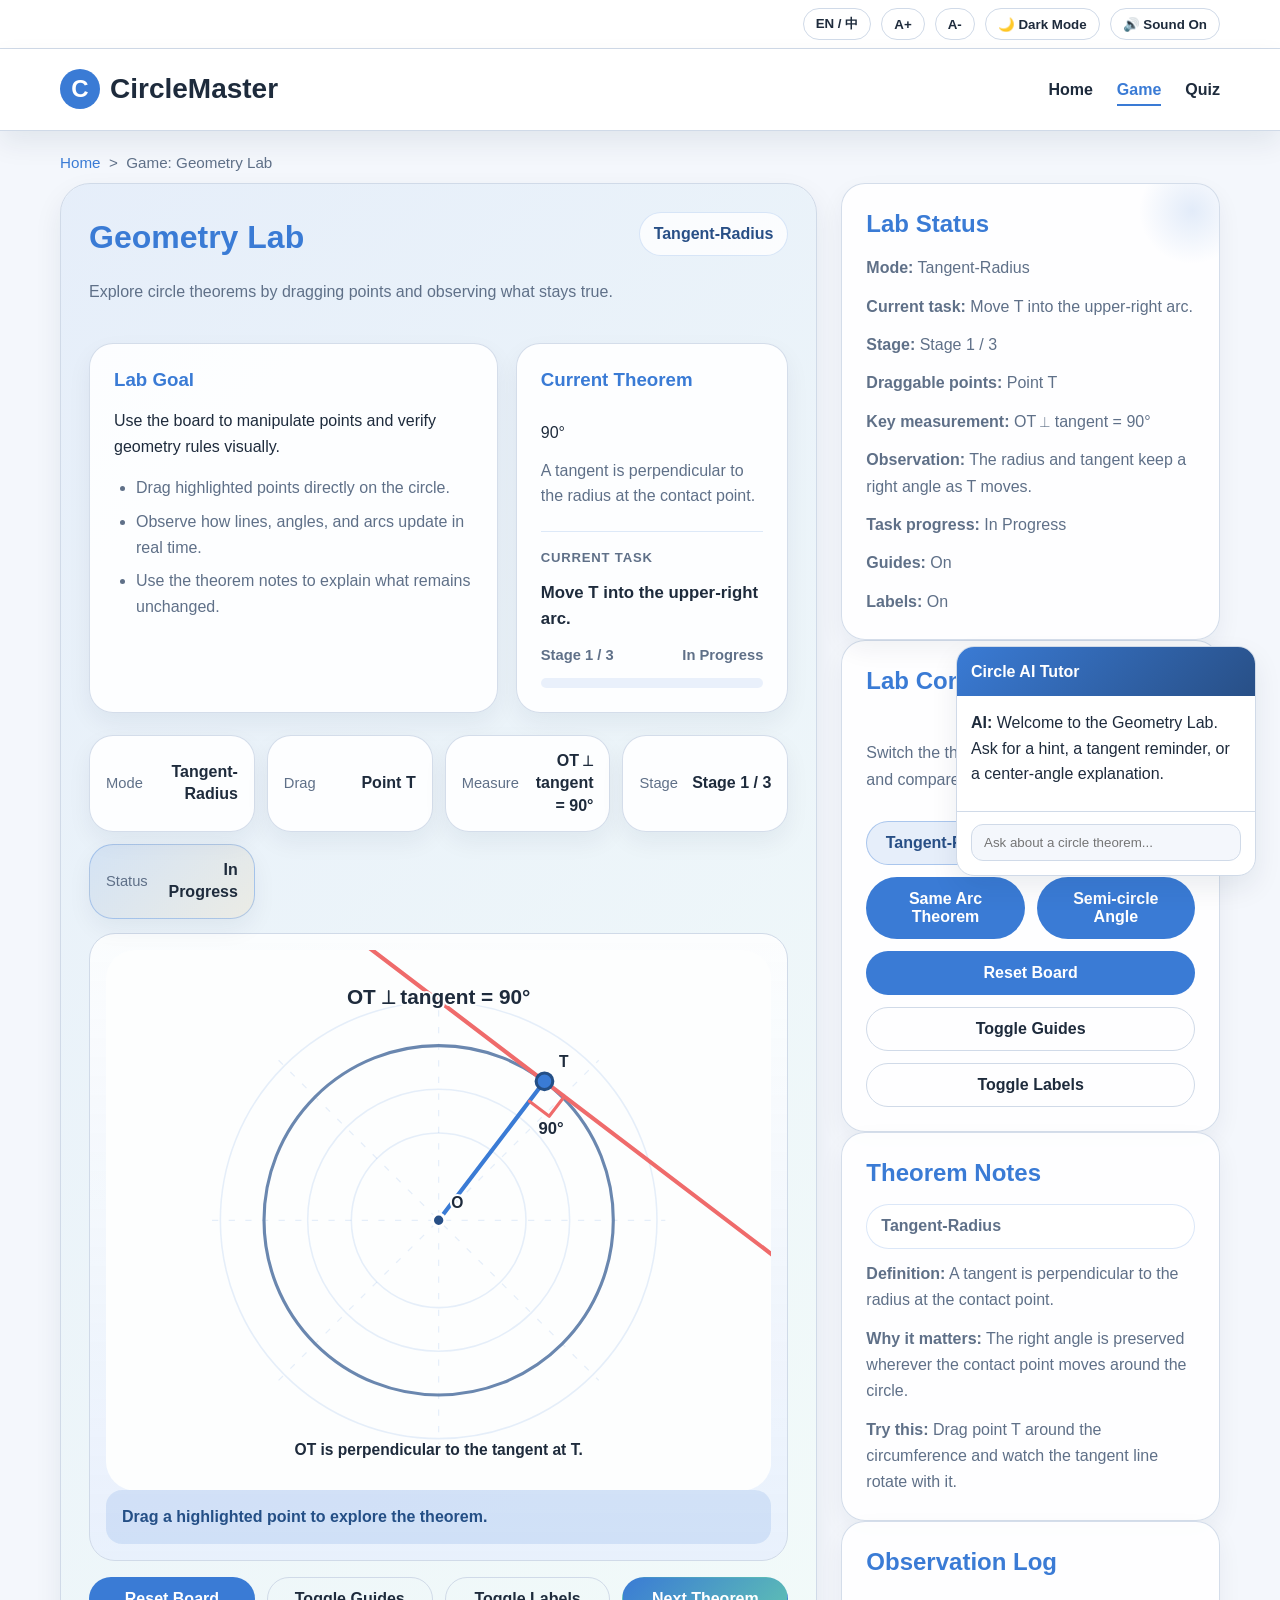
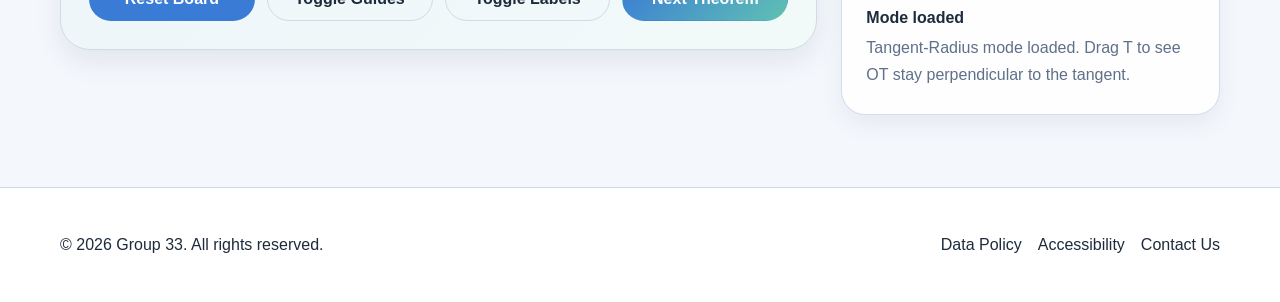
==== commit 85a460e1: "feat: upgrade geometry lab with multi-theorem stages Turn the game page into a multi-theorem geometr" ====
--- a/game.html
+++ b/game.html
@@ -70,10 +70,20 @@
                             </ul>
                         </article>
 
-                        <article class="target-card">
+                        <article class="target-card task-card">
                             <h3 data-i18n="target-title">Current Theorem</h3>
                             <div class="target-value" data-field="focus-value">90°</div>
                             <div class="target-note" data-field="focus-note">A tangent is perpendicular to the radius at the contact point.</div>
+                            <div class="task-divider"></div>
+                            <p class="task-label" data-i18n="task-current-label">Current Task</p>
+                            <div class="task-title" data-field="task-title">Move T into the upper-right arc.</div>
+                            <div class="task-progress-row">
+                                <span data-field="task-progress">Stage 1 / 3</span>
+                                <span data-field="task-state">In Progress</span>
+                            </div>
+                            <div class="task-progress-bar" aria-hidden="true">
+                                <span data-field="task-bar"></span>
+                            </div>
                         </article>
                     </div>
 
@@ -90,6 +100,10 @@
                             <div class="hud-chip">
                                 <span data-i18n="hud-measure">Measure</span>
                                 <strong data-field="measure">90°</strong>
+                            </div>
+                            <div class="hud-chip">
+                                <span data-i18n="hud-stage">Stage</span>
+                                <strong data-field="hud-stage">1 / 3</strong>
                             </div>
                             <div class="hud-chip accent">
                                 <span data-i18n="hud-status">Status</span>
@@ -115,12 +129,15 @@
             </div>
 
             <aside class="game-panel">
-                <div class="panel-card status-card">
+                <div class="panel-card status-card mission-status-card">
                     <h2 data-i18n="panel-status">Lab Status</h2>
                     <p><strong data-i18n="status-mode-label">Mode:</strong> <span data-field="status-mode">Tangent-Radius</span></p>
+                    <p><strong data-i18n="status-task-label">Current task:</strong> <span data-field="status-task">Move T into the upper-right arc.</span></p>
+                    <p><strong data-i18n="status-stage-label">Stage:</strong> <span data-field="status-stage">1 / 3</span></p>
                     <p><strong data-i18n="status-drag-label">Draggable points:</strong> <span data-field="status-drag">Point T</span></p>
                     <p><strong data-i18n="status-measure-label">Key measurement:</strong> <span data-field="status-measure">90°</span></p>
                     <p><strong data-i18n="status-observation-label">Observation:</strong> <span data-field="status-observation">The theorem relationship is holding.</span></p>
+                    <p><strong data-i18n="status-progress-label">Task progress:</strong> <span data-field="status-progress">In Progress</span></p>
                     <p><strong data-i18n="status-guides-label">Guides:</strong> <span data-field="status-guides">On</span></p>
                     <p><strong data-i18n="status-labels-label">Labels:</strong> <span data-field="status-labels">On</span></p>
                 </div>
--- a/css/game.css
+++ b/css/game.css
@@ -285,27 +285,88 @@
 
 .mission-card,
 .target-card {
-    padding: 20px;
+    padding: 24px;
+}
+
+.panel-card {
+    padding: 24px;
+}
+
+.hud-chip {
+    padding: 16px 18px;
 }
 
 .mission-card h3,
 .target-card h3,
 .panel-card h2 {
-    margin: 0 0 12px;
+    margin: 0 0 16px;
     color: var(--primary-blue);
+    line-height: 1.3;
 }
 
 .objective-list {
-    margin: 12px 0 0;
-    padding-left: 20px;
-}
-
-.target-value {
-    font-size: 2.5rem;
-    line-height: 1.1;
-    font-weight: 800;
-    color: var(--primary-blue-deep);
-    margin-bottom: 8px;
+    margin: 14px 0 0;
+    padding-left: 22px;
+}
+
+.objective-list li + li {
+    margin-top: 8px;
+}
+
+.task-card {
+    display: flex;
+    flex-direction: column;
+    gap: 12px;
+}
+
+.task-divider {
+    height: 1px;
+    background: rgba(58, 123, 213, 0.16);
+    margin: 10px 0 4px;
+}
+
+.task-label {
+    margin: 0;
+    color: var(--muted-text);
+    font-size: 0.82rem;
+    font-weight: 700;
+    letter-spacing: 0.06em;
+    text-transform: uppercase;
+    line-height: 1.5;
+}
+
+.task-title {
+    color: var(--text-color);
+    font-size: 1.05rem;
+    font-weight: 700;
+    line-height: 1.55;
+}
+
+.task-progress-row {
+    display: flex;
+    justify-content: space-between;
+    gap: 12px;
+    color: var(--muted-text);
+    font-size: 0.92rem;
+    font-weight: 700;
+    line-height: 1.5;
+}
+
+.task-progress-bar {
+    width: 100%;
+    height: 10px;
+    border-radius: 999px;
+    background: rgba(58, 123, 213, 0.1);
+    overflow: hidden;
+}
+
+.task-progress-bar span {
+    display: block;
+    height: 100%;
+    width: 0;
+    border-radius: inherit;
+    background: linear-gradient(90deg, var(--primary-blue), var(--secondary-line));
+    transition: width 0.25s ease;
 }
 
 .arena-hud {
@@ -326,12 +387,14 @@
 .hud-chip span {
     color: var(--muted-text);
     font-size: 0.92rem;
+    line-height: 1.45;
 }
 
 .hud-chip strong {
     color: var(--text-color);
     font-size: 1rem;
     text-align: right;
+    line-height: 1.4;
 }
 
 .hud-chip.accent {
@@ -538,20 +601,45 @@
     grid-template-columns: repeat(4, minmax(0, 1fr));
 }
 
-.panel-card {
-    padding: 22px;
-    margin-bottom: 18px;
+.mission-status-card {
+    position: relative;
+    overflow: hidden;
+}
+
+.mission-status-card::after {
+    content: "";
+    position: absolute;
+    right: -28px;
+    top: -28px;
+    width: 110px;
+    height: 110px;
+    border-radius: 50%;
+    background: radial-gradient(circle, rgba(58, 123, 213, 0.14), transparent 68%);
+    pointer-events: none;
 }
 
 .status-card p,
 .theorem-card-panel p {
-    margin: 10px 0 0;
+    margin: 12px 0 0;
+    color: var(--muted-text);
+    line-height: 1.65;
+}
+
+.status-card p:first-of-type,
+.theorem-card-panel p:first-of-type {
+    margin-top: 0;
+}
+
+.control-card > p,
+.log-empty,
+.log-text {
+    line-height: 1.65;
 }
 
 .control-card .mode-list {
     display: grid;
     grid-template-columns: 1fr 1fr;
-    gap: 10px;
+    gap: 12px;
 }
 
 .control-card button,
@@ -620,21 +708,24 @@
 .log-box {
     max-height: 270px;
     overflow-y: auto;
+    padding-right: 4px;
 }
 
 .log-entry {
-    padding: 12px 0;
+    padding: 14px 0;
     border-bottom: 1px solid var(--border-color);
 }
 
 .log-entry:last-child {
     border-bottom: none;
+    padding-bottom: 2px;
 }
 
 .log-title {
     font-weight: 700;
     color: var(--text-color);
-    margin-bottom: 4px;
+    margin-bottom: 6px;
+    line-height: 1.4;
 }
 
 #ai-chat-widget {
@@ -743,8 +834,17 @@
 
     .prototype-stage,
     .panel-card {
-        padding: 20px;
+        padding: 22px;
         border-radius: 24px;
+    }
+
+    .mission-card,
+    .target-card {
+        padding: 22px;
+    }
+
+    .hud-chip {
+        padding: 16px;
     }
 
     .stage-header h2 {
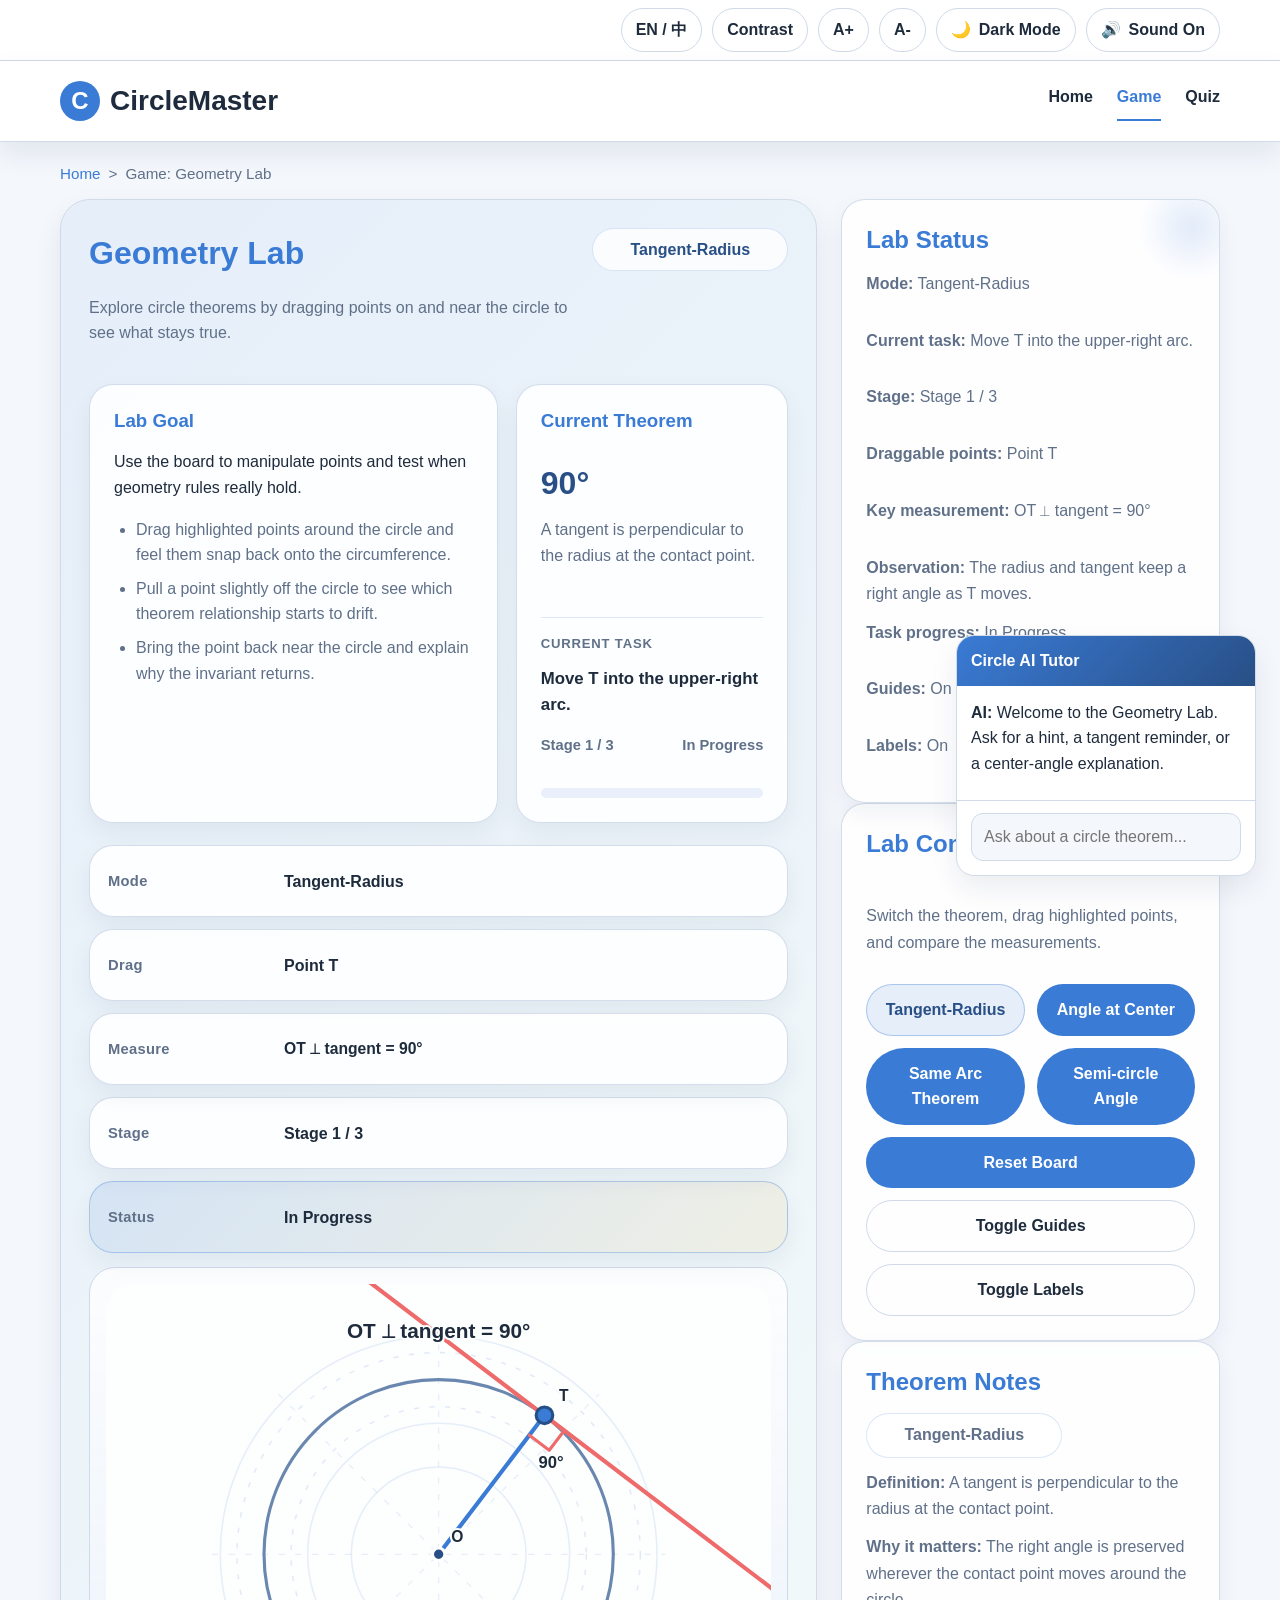
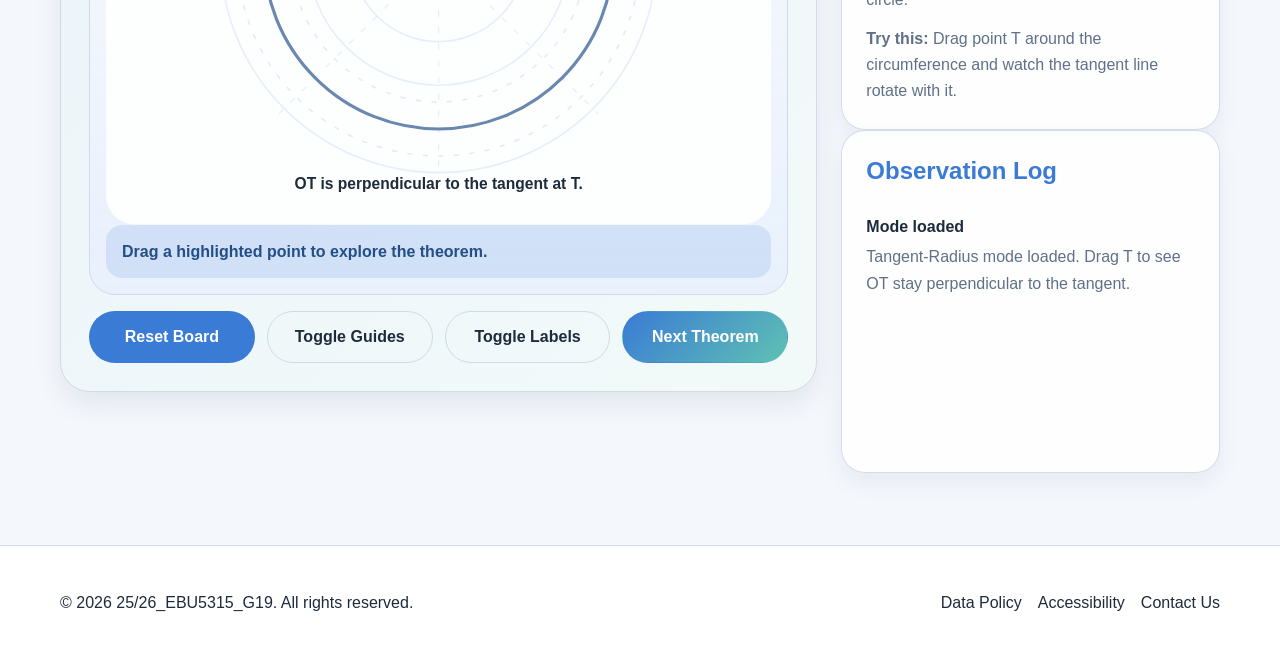
==== commit a989eb15: "v3.8.a feat: unify shared shell across home, game, and quiz - move shared shell styles into css/glob" ====
--- a/game.html
+++ b/game.html
@@ -4,12 +4,14 @@
     <meta charset="UTF-8">
     <meta name="viewport" content="width=device-width, initial-scale=1.0">
     <title>CircleMaster - Geometry Lab</title>
+    <link rel="stylesheet" href="css/global.css">
     <link rel="stylesheet" href="css/game.css">
 </head>
 <body>
     <div id="accessibility-bar">
         <div class="container">
             <button type="button" onclick="changeLanguage()" data-i18n="btn-lang">EN / 中</button>
+            <button type="button" onclick="toggleContrast()" data-i18n="btn-contrast">Contrast</button>
             <button type="button" onclick="adjustFontSize(1)">A+</button>
             <button type="button" onclick="adjustFontSize(-1)">A-</button>
             <button id="theme-btn" type="button">
@@ -29,7 +31,11 @@
                 <span class="logo-icon">C</span>
                 <span data-i18n="logo-text">CircleMaster</span>
             </a>
-            <nav>
+            <button class="nav-toggle" type="button" aria-expanded="false" aria-controls="game-site-nav" data-nav-toggle>
+                <span class="nav-toggle-icon">☰</span>
+                <span data-nav-toggle-label>Menu</span>
+            </button>
+            <nav id="game-site-nav" class="site-nav" data-site-nav>
                 <ul class="nav-links">
                     <li><a href="index.html" data-i18n="nav-home">Home</a></li>
                     <li><a href="game.html" class="active" data-i18n="nav-game">Game</a></li>
@@ -40,9 +46,9 @@
     </header>
 
     <div class="container">
-        <nav class="breadcrumb">
+        <nav class="breadcrumb" aria-label="Breadcrumb">
             <a href="index.html" data-i18n="bc-home">Home</a>
-            &nbsp;>&nbsp;
+            <span class="breadcrumb-separator" aria-hidden="true">&gt;</span>
             <span data-i18n="bc-current">Game: Geometry Lab</span>
         </nav>
     </div>
@@ -188,14 +194,22 @@
 
     <footer>
         <div class="container footer-content">
-            <p data-i18n="footer-copy">© 2026 Group 33. All rights reserved.</p>
+            <p data-i18n="footer-copy">© 2026 25/26_EBU5315_G19. All rights reserved.</p>
             <div class="footer-links">
-                <a href="#" data-i18n="footer-data">Data Policy</a>
-                <a href="#" data-i18n="footer-access">Accessibility</a>
-                <a href="#" data-i18n="footer-contact">Contact Us</a>
+                <a href="javascript:void(0)" onclick="openFooterModal('data')" data-i18n="footer-data">Data Policy</a>
+                <a href="javascript:void(0)" onclick="openFooterModal('access')" data-i18n="footer-access">Accessibility</a>
+                <a href="javascript:void(0)" onclick="openFooterModal('contact')" data-i18n="footer-contact">Contact Us</a>
             </div>
         </div>
     </footer>
+
+    <div id="privacy-modal" class="modal-overlay" hidden>
+        <div class="modal-content privacy-box">
+            <button type="button" class="close-modal" onclick="togglePrivacyModal(false)" aria-label="Close dialog">&times;</button>
+            <div id="privacy-body"></div>
+            <button type="button" class="modal-close-btn" onclick="togglePrivacyModal(false)">OK / 确定</button>
+        </div>
+    </div>
 
     <script src="js/game.js"></script>
 </body>
--- a/css/global.css
+++ b/css/global.css
@@ -0,0 +1,413 @@
+:root {
+    --primary-color: #3a7bd5;
+    --primary-hover: #2b5fa8;
+    --primary-blue: #3a7bd5;
+    --primary-blue-deep: #284f86;
+    --secondary-line: #5fc1b3;
+    --bg-color: #f4f7fc;
+    --text-color: #1e2b3c;
+    --muted-text: #5f7088;
+    --card-bg: #ffffff;
+    --header-bg: #ffffff;
+    --footer-bg: #ffffff;
+    --footer-text: #1e2b3c;
+    --border-color: #d0dae8;
+    --secondary-bg: #e9eef4;
+    --shadow: 0 12px 28px rgba(18, 36, 67, 0.08);
+    --font-size-base: 16px;
+}
+
+[data-theme="dark"] {
+    --primary-color: #7db0ff;
+    --primary-hover: #9bc0ff;
+    --primary-blue: #7db0ff;
+    --primary-blue-deep: #d8e6ff;
+    --bg-color: #121826;
+    --text-color: #e3e9f2;
+    --muted-text: #a8b7cc;
+    --card-bg: #1f2a3c;
+    --header-bg: #1f2a3c;
+    --footer-bg: #1f2a3c;
+    --footer-text: #e3e9f2;
+    --border-color: #33435d;
+    --secondary-bg: #253246;
+    --shadow: 0 16px 36px rgba(0, 0, 0, 0.28);
+}
+
+[data-a11y="high-contrast"] {
+    --primary-color: #ffff00;
+    --primary-hover: #ffffff;
+    --primary-blue: #ffff00;
+    --primary-blue-deep: #ffffff;
+    --bg-color: #000000;
+    --text-color: #ffffff;
+    --muted-text: #f5f58a;
+    --card-bg: #000000;
+    --header-bg: #000000;
+    --footer-bg: #000000;
+    --footer-text: #ffffff;
+    --border-color: #ffff00;
+    --secondary-bg: #000000;
+    --shadow: none;
+}
+
+* {
+    box-sizing: border-box;
+}
+
+[hidden] {
+    display: none !important;
+}
+
+.modal-overlay[hidden] {
+    display: none !important;
+    pointer-events: none !important;
+}
+
+html {
+    font-size: 100%;
+}
+
+body {
+    margin: 0;
+    min-height: 100vh;
+    display: flex;
+    flex-direction: column;
+    background: var(--bg-color);
+    color: var(--text-color);
+    font-size: var(--font-size-base);
+    font-family: "Segoe UI", Tahoma, sans-serif;
+    line-height: 1.6;
+    transition: background 0.25s ease, color 0.25s ease;
+}
+
+main {
+    flex: 1;
+}
+
+main.container {
+    padding-bottom: 72px;
+}
+
+.container {
+    width: 100%;
+    max-width: 1200px;
+    margin: 0 auto;
+    padding: 0 20px;
+}
+
+#accessibility-bar {
+    background: var(--card-bg);
+    border-bottom: 1px solid var(--border-color);
+    padding: 8px 0;
+}
+
+#accessibility-bar .container {
+    display: flex;
+    justify-content: flex-end;
+    gap: 10px;
+    flex-wrap: wrap;
+}
+
+#accessibility-bar button,
+.nav-toggle,
+.modal-close-btn {
+    display: inline-flex;
+    align-items: center;
+    justify-content: center;
+    gap: 8px;
+    border: 1px solid var(--border-color);
+    border-radius: 999px;
+    padding: 8px 14px;
+    background: transparent;
+    color: var(--text-color);
+    font: inherit;
+    font-weight: 600;
+    cursor: pointer;
+    transition: background 0.2s ease, color 0.2s ease, border-color 0.2s ease, transform 0.2s ease;
+}
+
+#accessibility-bar button:hover,
+#accessibility-bar button:focus-visible,
+.nav-toggle:hover,
+.nav-toggle:focus-visible,
+.modal-close-btn:hover,
+.modal-close-btn:focus-visible {
+    background: var(--primary-blue);
+    color: #ffffff;
+    border-color: var(--primary-blue);
+    transform: translateY(-1px);
+}
+
+header {
+    background: var(--header-bg);
+    border-bottom: 1px solid var(--border-color);
+    box-shadow: var(--shadow);
+    padding: 18px 0;
+    margin-bottom: 0;
+}
+
+.header-content {
+    display: flex;
+    align-items: center;
+    justify-content: space-between;
+    gap: 20px;
+    flex-wrap: wrap;
+}
+
+.logo {
+    display: flex;
+    align-items: center;
+    gap: 10px;
+    color: var(--text-color);
+    text-decoration: none;
+    font-size: 1.75rem;
+    font-weight: 700;
+}
+
+.logo-icon {
+    width: 40px;
+    height: 40px;
+    border-radius: 50%;
+    display: flex;
+    align-items: center;
+    justify-content: center;
+    background: var(--primary-blue);
+    color: #ffffff;
+    font-size: 1.5rem;
+}
+
+.nav-toggle {
+    display: none;
+}
+
+.nav-toggle-icon {
+    font-size: 1rem;
+    line-height: 1;
+}
+
+.site-nav {
+    display: flex;
+    align-items: center;
+}
+
+.nav-links {
+    list-style: none;
+    display: flex;
+    gap: 24px;
+    margin: 0;
+    padding: 0;
+}
+
+.nav-links a {
+    display: inline-flex;
+    align-items: center;
+    min-height: 40px;
+    color: var(--text-color);
+    text-decoration: none;
+    font-weight: 600;
+    padding-bottom: 6px;
+    border-bottom: 2px solid transparent;
+    transition: color 0.2s ease, border-color 0.2s ease, background 0.2s ease;
+}
+
+.nav-links a.active,
+.nav-links a:hover,
+.nav-links a:focus-visible {
+    color: var(--primary-blue);
+    border-bottom-color: var(--primary-blue);
+}
+
+.breadcrumb {
+    display: flex;
+    align-items: center;
+    flex-wrap: wrap;
+    gap: 8px;
+    margin: 20px 0 12px;
+    color: var(--muted-text);
+    font-size: 0.95rem;
+}
+
+.breadcrumb a {
+    color: var(--primary-blue);
+    text-decoration: none;
+}
+
+.breadcrumb-separator {
+    color: var(--muted-text);
+}
+
+footer {
+    margin-top: auto;
+    background: var(--footer-bg);
+    border-top: 1px solid var(--border-color);
+    padding: 28px 0;
+}
+
+.footer-content {
+    display: flex;
+    justify-content: space-between;
+    align-items: center;
+    gap: 16px;
+    flex-wrap: wrap;
+}
+
+.footer-links {
+    display: flex;
+    align-items: center;
+    gap: 16px;
+    flex-wrap: wrap;
+}
+
+.footer-links a {
+    color: var(--footer-text);
+    text-decoration: none;
+    font-weight: 500;
+}
+
+.footer-links a:hover,
+.footer-links a:focus-visible {
+    color: var(--primary-blue);
+}
+
+.modal-overlay {
+    position: fixed;
+    inset: 0;
+    display: flex;
+    align-items: center;
+    justify-content: center;
+    padding: 24px;
+    background: rgba(0, 0, 0, 0.72);
+    backdrop-filter: blur(6px);
+    z-index: 4000;
+}
+
+.modal-content {
+    position: relative;
+    width: min(560px, 100%);
+    background: var(--card-bg);
+    color: var(--text-color);
+    border: 1px solid var(--border-color);
+    border-radius: 24px;
+    box-shadow: var(--shadow);
+    padding: 28px;
+}
+
+.privacy-box {
+    text-align: left;
+}
+
+.privacy-box h2,
+.privacy-box h3 {
+    color: var(--primary-blue);
+    margin-top: 0;
+}
+
+.privacy-box ul {
+    padding-left: 20px;
+    margin: 14px 0;
+}
+
+.privacy-box li {
+    margin-bottom: 10px;
+}
+
+.preference-note {
+    margin-top: 18px;
+    padding: 14px 16px;
+    border-radius: 16px;
+    background: var(--secondary-bg);
+    border: 1px solid var(--border-color);
+}
+
+.close-modal {
+    position: absolute;
+    top: 14px;
+    right: 18px;
+    border: none;
+    background: transparent;
+    color: var(--muted-text);
+    font-size: 1.6rem;
+    line-height: 1;
+    cursor: pointer;
+}
+
+.close-modal:hover,
+.close-modal:focus-visible {
+    color: var(--primary-blue);
+}
+
+.modal-close-btn {
+    margin-top: 18px;
+}
+
+.visually-hidden {
+    position: absolute;
+    width: 1px;
+    height: 1px;
+    padding: 0;
+    margin: -1px;
+    overflow: hidden;
+    clip: rect(0, 0, 0, 0);
+    white-space: nowrap;
+    border: 0;
+}
+
+@media (max-width: 760px) {
+    .container {
+        padding: 0 16px;
+    }
+
+    .header-content {
+        align-items: flex-start;
+    }
+
+    .nav-toggle {
+        display: inline-flex;
+    }
+
+    .site-nav {
+        display: none;
+        width: 100%;
+    }
+
+    .site-nav.is-open {
+        display: block;
+    }
+
+    .nav-links {
+        flex-direction: column;
+        width: 100%;
+        gap: 8px;
+        padding: 12px;
+        border: 1px solid var(--border-color);
+        border-radius: 20px;
+        background: var(--card-bg);
+        box-shadow: var(--shadow);
+    }
+
+    .nav-links a {
+        width: 100%;
+        padding: 10px 12px;
+        border-bottom: none;
+        border-radius: 12px;
+    }
+
+    .nav-links a.active,
+    .nav-links a:hover,
+    .nav-links a:focus-visible {
+        border-bottom-color: transparent;
+        background: rgba(58, 123, 213, 0.12);
+    }
+
+    .footer-content,
+    .footer-links {
+        width: 100%;
+        flex-direction: column;
+        align-items: flex-start;
+    }
+
+    .breadcrumb {
+        margin-top: 16px;
+    }
+}
--- a/css/game.css
+++ b/css/game.css
@@ -1,12 +1,4 @@
 :root {
-    --primary-blue: #3a7bd5;
-    --primary-blue-deep: #284f86;
-    --bg-color: #f4f7fc;
-    --text-color: #1e2b3c;
-    --muted-text: #5f7088;
-    --card-bg: #ffffff;
-    --border-color: #d0dae8;
-    --shadow: 0 12px 28px rgba(18, 36, 67, 0.08);
     --stage-glow: linear-gradient(135deg, rgba(58, 123, 213, 0.16), rgba(47, 181, 163, 0.08));
     --board-bg: #fdfefe;
     --board-grid: rgba(58, 123, 213, 0.12);
@@ -14,7 +6,6 @@
     --radius-color: #3a7bd5;
     --tangent-color: #ef6b6b;
     --arc-color: #f3b957;
-    --secondary-line: #5fc1b3;
     --point-fill: #3a7bd5;
     --point-fixed: #ffffff;
     --point-stroke: #244f86;
@@ -24,16 +15,9 @@
     --info-text: #244f86;
     --error-bg: rgba(231, 76, 60, 0.14);
     --error-text: #a53a2f;
-    --font-size-base: 16px;
 }
 
 [data-theme="dark"] {
-    --bg-color: #121826;
-    --text-color: #e3e9f2;
-    --muted-text: #a8b7cc;
-    --card-bg: #1f2a3c;
-    --border-color: #33435d;
-    --shadow: 0 16px 36px rgba(0, 0, 0, 0.28);
     --stage-glow: linear-gradient(135deg, rgba(90, 156, 255, 0.22), rgba(47, 181, 163, 0.12));
     --board-bg: #162031;
     --board-grid: rgba(125, 176, 255, 0.14);
@@ -41,7 +25,6 @@
     --radius-color: #7db0ff;
     --tangent-color: #ff8b7d;
     --arc-color: #f4c86d;
-    --secondary-line: #72d9c9;
     --point-fill: #7db0ff;
     --point-fixed: #1f2a3c;
     --point-stroke: #dce7f8;
@@ -53,131 +36,6 @@
     --error-text: #ffc1ba;
 }
 
-* {
-    box-sizing: border-box;
-}
-
-body {
-    margin: 0;
-    background: var(--bg-color);
-    color: var(--text-color);
-    font-size: var(--font-size-base);
-    font-family: 'Segoe UI', Tahoma, sans-serif;
-    line-height: 1.6;
-    transition: background 0.25s ease, color 0.25s ease;
-}
-
-.container {
-    width: 100%;
-    max-width: 1200px;
-    margin: 0 auto;
-    padding: 0 20px;
-}
-
-#accessibility-bar {
-    background: var(--card-bg);
-    border-bottom: 1px solid var(--border-color);
-    padding: 8px 0;
-}
-
-#accessibility-bar .container {
-    display: flex;
-    justify-content: flex-end;
-    gap: 10px;
-    flex-wrap: wrap;
-}
-
-#accessibility-bar button {
-    background: transparent;
-    border: 1px solid var(--border-color);
-    color: var(--text-color);
-    padding: 6px 12px;
-    border-radius: 999px;
-    cursor: pointer;
-    font-weight: 600;
-    transition: background 0.2s ease, color 0.2s ease, border-color 0.2s ease;
-}
-
-#accessibility-bar button:hover {
-    background: var(--primary-blue);
-    color: #ffffff;
-    border-color: var(--primary-blue);
-}
-
-header {
-    background: var(--card-bg);
-    border-bottom: 1px solid var(--border-color);
-    box-shadow: var(--shadow);
-    padding: 18px 0;
-}
-
-.header-content {
-    display: flex;
-    align-items: center;
-    justify-content: space-between;
-    gap: 20px;
-    flex-wrap: wrap;
-}
-
-.logo {
-    display: flex;
-    align-items: center;
-    gap: 10px;
-    color: var(--text-color);
-    text-decoration: none;
-    font-size: 1.75rem;
-    font-weight: 700;
-}
-
-.logo-icon {
-    width: 40px;
-    height: 40px;
-    border-radius: 50%;
-    display: flex;
-    align-items: center;
-    justify-content: center;
-    background: var(--primary-blue);
-    color: #ffffff;
-    font-size: 1.5rem;
-}
-
-.nav-links {
-    list-style: none;
-    display: flex;
-    gap: 24px;
-    margin: 0;
-    padding: 0;
-}
-
-.nav-links a {
-    color: var(--text-color);
-    text-decoration: none;
-    font-weight: 600;
-    padding-bottom: 6px;
-    border-bottom: 2px solid transparent;
-}
-
-.nav-links a.active,
-.nav-links a:hover {
-    color: var(--primary-blue);
-    border-bottom-color: var(--primary-blue);
-}
-
-.breadcrumb {
-    margin: 20px 0 8px;
-    color: var(--muted-text);
-    font-size: 0.95rem;
-}
-
-.breadcrumb a {
-    color: var(--primary-blue);
-    text-decoration: none;
-}
-
-main.container {
-    padding-bottom: 72px;
-}
-
 .game-layout {
     display: grid;
     grid-template-columns: minmax(0, 2fr) minmax(290px, 1fr);
@@ -244,12 +102,18 @@
 .stage-badge,
 .theorem-mode-tag {
     align-self: flex-start;
+    display: inline-flex;
+    align-items: center;
+    justify-content: center;
+    min-width: 196px;
+    min-height: 42px;
     background: rgba(255, 255, 255, 0.78);
     color: var(--primary-blue-deep);
     border: 1px solid rgba(58, 123, 213, 0.18);
     border-radius: 999px;
     padding: 8px 14px;
     font-weight: 700;
+    text-align: center;
     white-space: nowrap;
 }
 
@@ -275,6 +139,12 @@
     box-shadow: 0 10px 24px rgba(18, 36, 67, 0.06);
 }
 
+.mission-card,
+.target-card,
+.panel-card {
+    min-height: 100%;
+}
+
 [data-theme="dark"] .mission-card,
 [data-theme="dark"] .target-card,
 [data-theme="dark"] .panel-card,
@@ -284,16 +154,10 @@
 }
 
 .mission-card,
-.target-card {
+.target-card,
+.panel-card,
+.hud-chip {
     padding: 24px;
-}
-
-.panel-card {
-    padding: 24px;
-}
-
-.hud-chip {
-    padding: 16px 18px;
 }
 
 .mission-card h3,
@@ -317,6 +181,23 @@
     display: flex;
     flex-direction: column;
     gap: 12px;
+    min-height: 276px;
+}
+
+.target-value {
+    min-height: 44px;
+    display: flex;
+    align-items: center;
+    font-size: 2rem;
+    font-weight: 800;
+    line-height: 1;
+    color: var(--primary-blue-deep);
+}
+
+.target-note {
+    min-height: 78px;
+    display: flex;
+    align-items: flex-start;
 }
 
 .task-divider {
@@ -340,6 +221,7 @@
     font-size: 1.05rem;
     font-weight: 700;
     line-height: 1.55;
+    min-height: 3.3em;
 }
 
 .task-progress-row {
@@ -350,6 +232,8 @@
     font-size: 0.92rem;
     font-weight: 700;
     line-height: 1.5;
+    min-height: 2.9em;
+    align-items: flex-start;
 }
 
 .task-progress-bar {
@@ -371,30 +255,53 @@
 
 .arena-hud {
     display: grid;
-    grid-template-columns: repeat(4, minmax(0, 1fr));
+    grid-template-columns: 1fr;
     gap: 12px;
     margin-bottom: 14px;
 }
 
 .hud-chip {
-    padding: 14px 16px;
-    display: flex;
-    justify-content: space-between;
-    gap: 12px;
+    display: grid;
+    grid-template-columns: minmax(92px, 160px) minmax(0, 1fr);
+    gap: 16px;
     align-items: center;
+    min-height: 72px;
+    padding: 16px 18px;
 }
 
 .hud-chip span {
     color: var(--muted-text);
     font-size: 0.92rem;
     line-height: 1.45;
+    align-self: center;
+    font-weight: 700;
+    letter-spacing: 0.02em;
 }
 
 .hud-chip strong {
     color: var(--text-color);
     font-size: 1rem;
-    text-align: right;
-    line-height: 1.4;
+    text-align: left;
+    line-height: 1.45;
+    min-width: 0;
+    overflow-wrap: anywhere;
+    display: block;
+}
+
+.hud-chip[data-field],
+.hud-chip:has([data-field="measure"]),
+.hud-chip:has([data-field="status"]),
+.hud-chip:has([data-field="drag"]),
+.hud-chip:has([data-field="mode"]) {
+    contain: layout;
+}
+
+.hud-chip strong[data-field="measure"] {
+    font-size: 0.98rem;
+}
+
+.hud-chip strong[data-field="status"] {
+    justify-self: stretch;
 }
 
 .hud-chip.accent {
@@ -448,6 +355,13 @@
     stroke-width: 3;
 }
 
+.snap-zone {
+    fill: none;
+    stroke: rgba(58, 123, 213, 0.14);
+    stroke-width: 1.5;
+    stroke-dasharray: 5 10;
+}
+
 .board-diameter {
     stroke: var(--board-circle);
     stroke-width: 3;
@@ -555,6 +469,12 @@
     fill: var(--point-fill);
 }
 
+.point-drag.off-circle {
+    fill: #ffffff;
+    stroke: var(--tangent-color);
+    stroke-width: 3.5;
+}
+
 .drag-hit {
     fill: transparent;
     cursor: grab;
@@ -562,6 +482,18 @@
 
 .drag-hit:active {
     cursor: grabbing;
+}
+
+.snap-guide {
+    stroke: rgba(239, 107, 107, 0.58);
+    stroke-width: 2.5;
+    stroke-dasharray: 6 8;
+}
+
+.snap-target {
+    fill: rgba(239, 107, 107, 0.1);
+    stroke: rgba(239, 107, 107, 0.7);
+    stroke-width: 2;
 }
 
 .center-point {
@@ -604,6 +536,7 @@
 .mission-status-card {
     position: relative;
     overflow: hidden;
+    min-height: 368px;
 }
 
 .mission-status-card::after {
@@ -618,11 +551,20 @@
     pointer-events: none;
 }
 
+.theorem-card-panel {
+    min-height: 260px;
+}
+
+.log-card {
+    min-height: 336px;
+}
+
 .status-card p,
 .theorem-card-panel p {
     margin: 12px 0 0;
     color: var(--muted-text);
     line-height: 1.65;
+    min-height: 2.8em;
 }
 
 .status-card p:first-of-type,
@@ -649,17 +591,10 @@
     border: 1px solid transparent;
     border-radius: 999px;
     padding: 12px 16px;
-    font-size: 1rem;
+    font: inherit;
     font-weight: 700;
     cursor: pointer;
     transition: transform 0.18s ease, box-shadow 0.18s ease, background 0.18s ease, color 0.18s ease, border-color 0.18s ease;
-}
-
-.control-card button,
-.arena-actions button,
-.mode-btn,
-#ai-chat-widget input {
-    font-family: inherit;
 }
 
 .control-card button,
@@ -707,6 +642,7 @@
 
 .log-box {
     max-height: 270px;
+    min-height: 246px;
     overflow-y: auto;
     padding-right: 4px;
 }
@@ -772,31 +708,12 @@
     padding: 10px 12px;
     background: var(--bg-color);
     color: var(--text-color);
+    font: inherit;
 }
 
 #ai-chat-widget input:focus {
     outline: 2px solid rgba(58, 123, 213, 0.2);
     border-color: var(--primary-blue);
-}
-
-footer {
-    background: var(--card-bg);
-    border-top: 1px solid var(--border-color);
-    padding: 28px 0;
-}
-
-.footer-content,
-.footer-links {
-    display: flex;
-    justify-content: space-between;
-    align-items: center;
-    gap: 16px;
-    flex-wrap: wrap;
-}
-
-.footer-links a {
-    color: var(--text-color);
-    text-decoration: none;
 }
 
 @media (max-width: 980px) {
@@ -816,8 +733,7 @@
 
     .target-card,
     .arena-hud,
-    .arena-actions,
-    .footer-content {
+    .arena-actions {
         margin-top: 14px;
     }
 
@@ -828,10 +744,6 @@
 }
 
 @media (max-width: 720px) {
-    .container {
-        padding: 0 16px;
-    }
-
     .prototype-stage,
     .panel-card {
         padding: 22px;
@@ -843,7 +755,36 @@
         padding: 22px;
     }
 
+    .task-card,
+    .mission-status-card,
+    .theorem-card-panel,
+    .log-card,
+    .log-box,
+    .hud-chip,
+    .stage-badge,
+    .theorem-mode-tag,
+    .status-card p,
+    .theorem-card-panel p,
+    .target-note,
+    .task-title,
+    .task-progress-row {
+        min-height: 0;
+    }
+
+    .arena-hud {
+        grid-auto-rows: auto;
+    }
+
+    .hud-chip,
+    .hud-chip strong {
+        height: auto;
+        max-height: none;
+    }
+
     .hud-chip {
+        grid-template-columns: 1fr;
+        gap: 8px;
+        align-items: start;
         padding: 16px;
     }
 
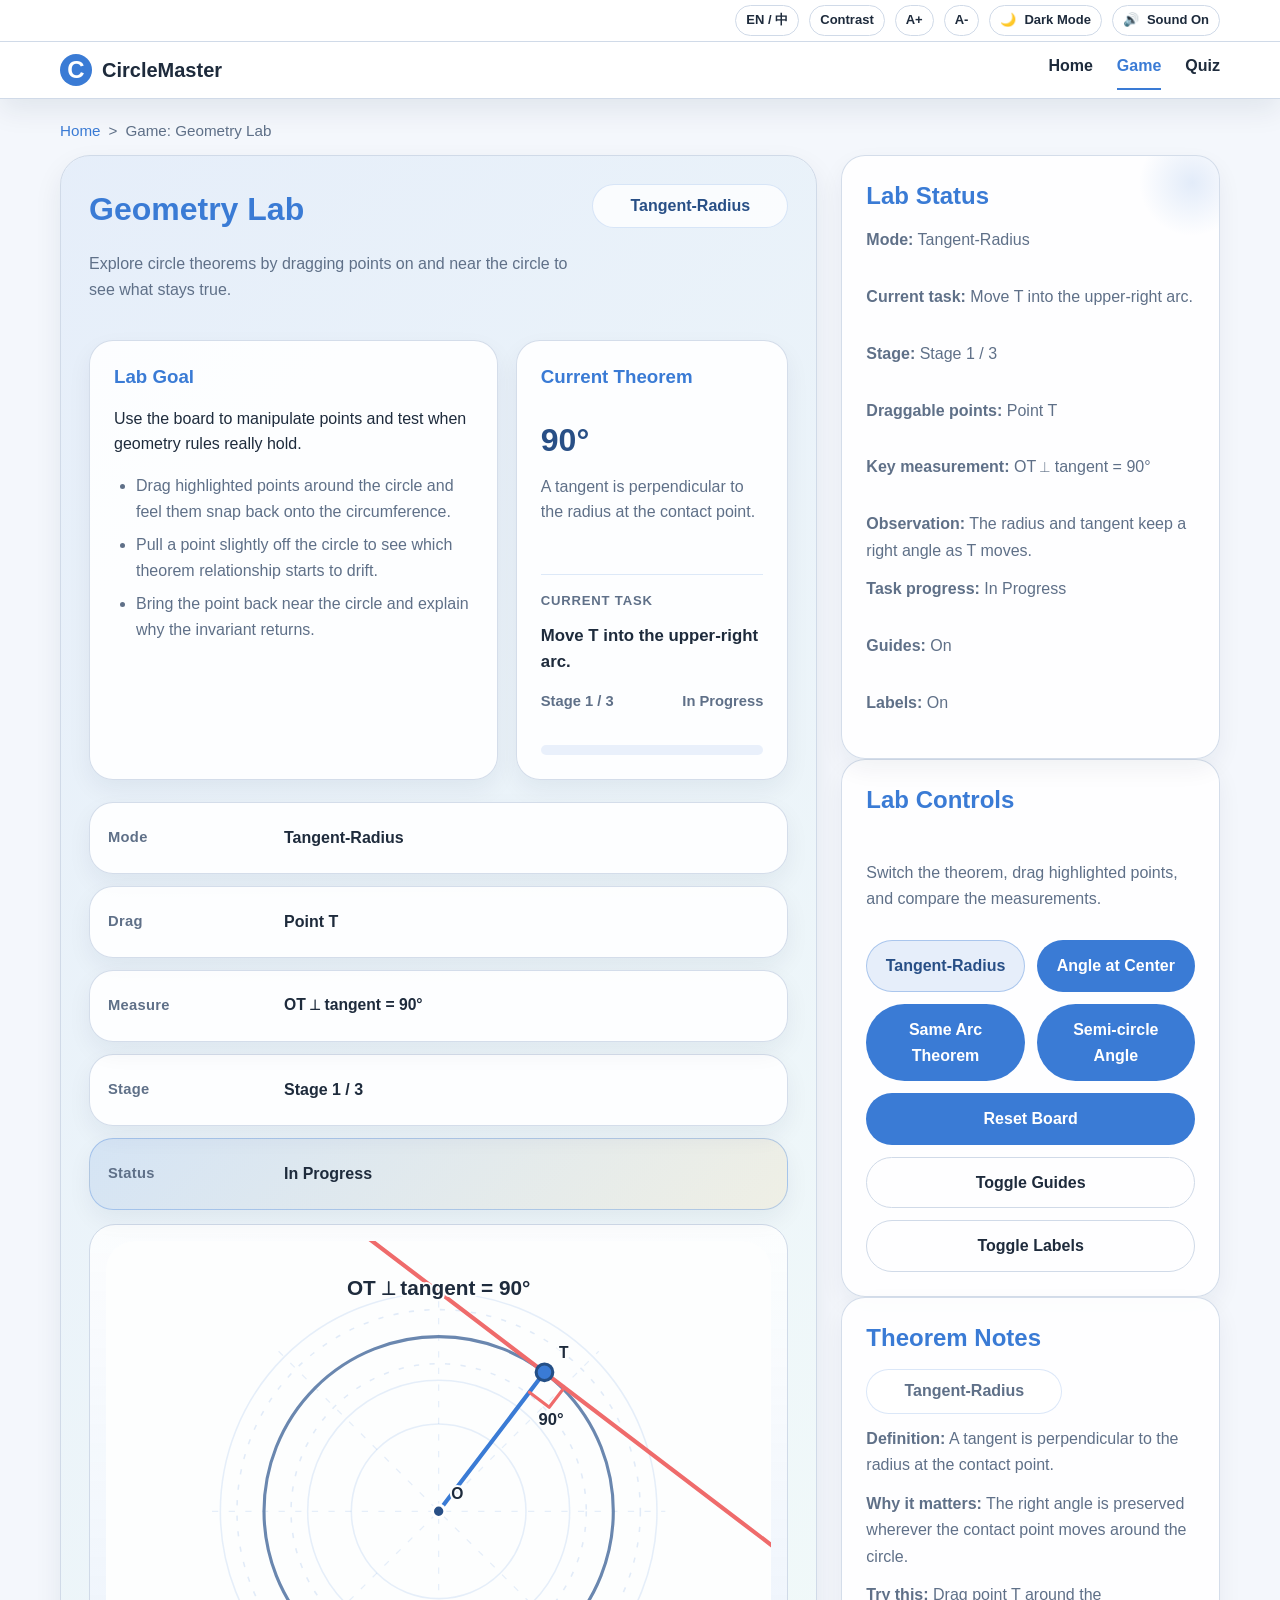
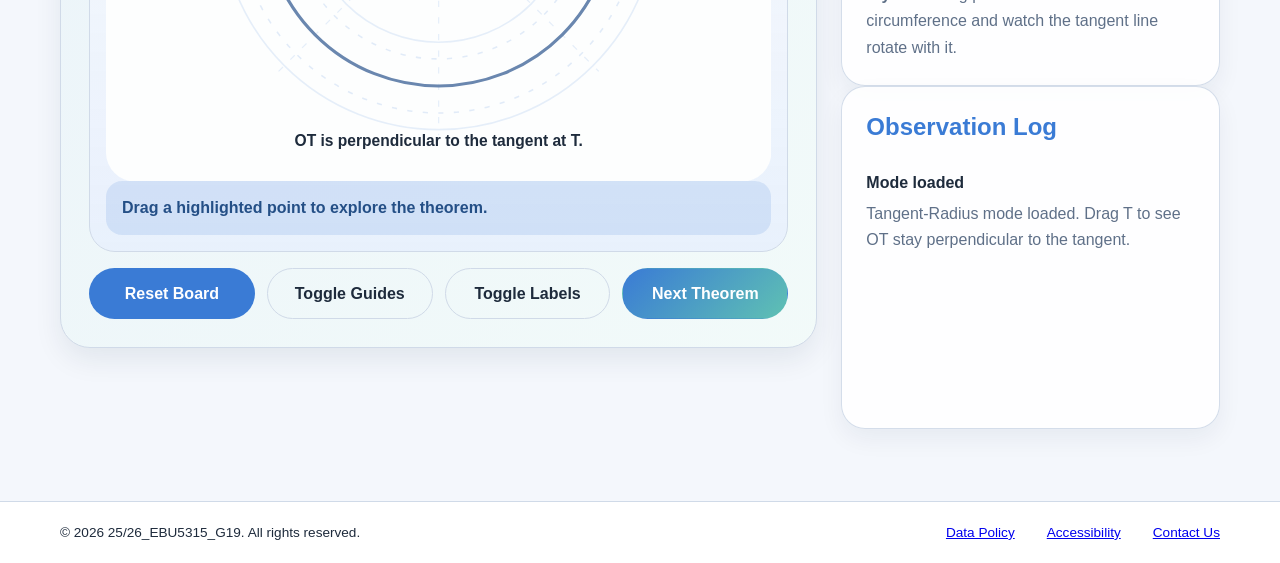
==== commit dabc2fbb: "v.3.7.b fix: refine AI Assistant UI and synchronize logic for Home and Game 1.Redesigned the AI floa" ====
--- a/game.html
+++ b/game.html
@@ -182,16 +182,6 @@
         </section>
     </main>
 
-    <div id="ai-chat-widget">
-        <div class="chat-header" data-i18n="chat-header">Circle AI Tutor</div>
-        <div class="chat-body">
-            <p data-chat-welcome><strong data-i18n="chat-ai">AI:</strong> <span data-i18n="chat-welcome">Welcome to the Geometry Lab. Ask for a hint, a tangent reminder, or a center-angle explanation.</span></p>
-        </div>
-        <div class="chat-input">
-            <input type="text" placeholder="Ask about a circle theorem..." data-i18n-placeholder="chat-placeholder">
-        </div>
-    </div>
-
     <footer>
         <div class="container footer-content">
             <p data-i18n="footer-copy">© 2026 25/26_EBU5315_G19. All rights reserved.</p>
--- a/css/global.css
+++ b/css/global.css
@@ -34,21 +34,153 @@
     --shadow: 0 16px 36px rgba(0, 0, 0, 0.28);
 }
 
+/* =========================================
+   终极版：黄紫黑高对比度方案 (核能级覆盖)
+   ========================================= */
+
+/* =========================================
+   Version 3.5.b: 精简版高对比度 (黄紫黑方案)
+   ========================================= */
+
 [data-a11y="high-contrast"] {
-    --primary-color: #ffff00;
-    --primary-hover: #ffffff;
-    --primary-blue: #ffff00;
-    --primary-blue-deep: #ffffff;
-    --bg-color: #000000;
-    --text-color: #ffffff;
-    --muted-text: #f5f58a;
-    --card-bg: #000000;
-    --header-bg: #000000;
-    --footer-bg: #000000;
-    --footer-text: #ffffff;
-    --border-color: #ffff00;
-    --secondary-bg: #000000;
-    --shadow: none;
+    --primary-color: #ffcc00 !important;  /* 橙黄色 */
+    --primary-blue: #ffcc00 !important;
+    --accent-purple: #bf00ff !important;  /* 亮紫色 */
+    --bg-color: #000000 !important;
+    --text-color: #ffffff !important;
+    --card-bg: #000000 !important;
+    --header-bg: #000000 !important;
+    --footer-bg: #000000 !important;
+    --border-color: #ffcc00 !important;
+    --shadow: none !important;
+}
+
+/* 1. 【核心：删掉多余框框】取消结构性容器的边框和底色 */
+[data-a11y="high-contrast"] div,
+[data-a11y="high-contrast"] section,
+[data-a11y="high-contrast"] main,
+[data-a11y="high-contrast"] .container,
+[data-a11y="high-contrast"] .header-content {
+    background-color: transparent !important;
+    border: none !important; /* 核心：删掉那些讨厌的线条 */
+    box-shadow: none !important;
+}
+
+/* 2. 【核心：彩色字转橙黄】高对比度下不使用渐变 */
+[data-a11y="high-contrast"] .section-title,
+[data-a11y="high-contrast"] .highlight {
+    background: none !important;
+    -webkit-text-fill-color: #ffcc00 !important; /* 强制变橙黄色 */
+    color: #ffcc00 !important;
+    font-weight: 900 !important;
+}
+
+/* 3. 【精准留边】只给真正的卡片组件留边框 */
+[data-a11y="high-contrast"] .theorem-card,
+[data-a11y="high-contrast"] .bio-card,
+[data-a11y="high-contrast"] .accordion-item,
+[data-a11y="high-contrast"] #ai-chat-widget,
+[data-a11y="high-contrast"] .video-container {
+    background-color: #000000 !important;
+    border: 2px solid #bf00ff !important; /* 紫色主边框，很有质感 */
+    border-radius: 15px !important;
+    padding: 20px !important;
+}
+
+/* 4. 按钮：亮黄底黑字 */
+[data-a11y="high-contrast"] button:not(.close-modal),
+[data-a11y="high-contrast"] .pro-btn,
+[data-a11y="high-contrast"] .btn-danger,
+[data-a11y="high-contrast"] .learn-more {
+    background: #ffcc00 !important;
+    color: #000000 !important;
+    border: 2px solid #ffffff !important;
+    opacity: 1 !important;
+}
+
+/* 5. 修正文字颜色 */
+[data-a11y="high-contrast"] p,
+[data-a11y="high-contrast"] span,
+[data-a11y="high-contrast"] h3,
+[data-a11y="high-contrast"] li {
+    color: #ffffff !important;
+}
+
+/* 6. 图形线条变白 */
+[data-a11y="high-contrast"] svg * {
+    stroke: #ffffff !important;
+}
+
+/* 7. 【SVG 几何图形修复】 */
+[data-a11y="high-contrast"] svg * {
+    stroke: #ffffff !important; /* 线条变白 */
+}
+[data-a11y="high-contrast"] svg text {
+    fill: #ffff00 !important; /* 图形内文字变黄 */
+}
+
+[data-a11y="high-contrast"] .theorem-card,
+[data-a11y="high-contrast"] .accordion-item,
+[data-a11y="high-contrast"] .accordion-content,
+[data-a11y="high-contrast"] .demo-container,
+[data-a11y="high-contrast"] .info-container {
+    background-color: #000 !important;
+    background-image: none !important; /* 关键：必须关掉同伴加的渐变色，底色才会变纯黑 */
+    color: #ffffff !important;
+}
+
+/* 确保页眉和工具栏在高对比度下是不透明的黑底 */
+[data-a11y="high-contrast"] header,
+[data-a11y="high-contrast"] #accessibility-bar {
+    background-color: #000 !important;
+    border-bottom: 2px solid #ffcc00 !important; /* 给页眉加一条明显的黄色底线 */
+    opacity: 1 !important;
+}
+
+/* 详情页内部标题变黄色 */
+[data-a11y="high-contrast"] .info-container h3 {
+    color: #ffcc00 !important;
+    border-bottom: 1px solid #bf00ff !important; /* 配一个紫色的细底线 */
+    padding-bottom: 5px;
+}
+
+/* 核心要点的小方块边框变黄色 */
+[data-a11y="high-contrast"] .property-item {
+    border-color: #ffcc00 !important;
+    color: #ffffff !important;
+}
+
+/* 面包屑导航的当前位置变黄色 */
+[data-a11y="high-contrast"] .breadcrumb #active-theorem-name {
+    color: #ffcc00 !important;
+}
+
+/* 精准把 Game 和 Quiz 的灰色块变黑，并加上你的紫色边框 */
+[data-a11y="high-contrast"] .lab-goal,
+[data-a11y="high-contrast"] .lab-status,
+[data-a11y="high-contrast"] .current-theorem,
+[data-a11y="high-contrast"] .quiz-main,
+[data-a11y="high-contrast"] .level-selector {
+    background-color: #000 !important;
+    background-image: none !important; /* 必须去掉背景图/渐变 */
+    border: 2px solid #bf00ff !important; /* 统一成你喜欢的紫色边框 */
+    color: #ffffff !important;
+}
+/* 把所有卡片的小标题统一变黄，增加活力 */
+[data-a11y="high-contrast"] h3 {
+    color: #ffcc00 !important;
+}
+/* 精准修正：强制无障碍工具栏按钮内的文字和图标为黑色 */
+[data-a11y="high-contrast"] #accessibility-bar button,
+[data-a11y="high-contrast"] #accessibility-bar button span {
+    color: #000000 !important;
+}
+
+/* 如果有图标也确保是黑色 */
+[data-a11y="high-contrast"] #accessibility-bar button i,
+[data-a11y="high-contrast"] #accessibility-bar button svg {
+    fill: #000000 !important;
+    stroke: #000000 !important;
 }
 
 * {
@@ -99,7 +231,11 @@
 #accessibility-bar {
     background: var(--card-bg);
     border-bottom: 1px solid var(--border-color);
-    padding: 8px 0;
+    padding: 5px 0;
+    /* 新增以下三行 */
+    position: sticky;
+    top: 0;
+    z-index: 5000;
 }
 
 #accessibility-bar .container {
@@ -118,13 +254,14 @@
     gap: 8px;
     border: 1px solid var(--border-color);
     border-radius: 999px;
-    padding: 8px 14px;
+    padding: 4px 10px;
     background: transparent;
     color: var(--text-color);
     font: inherit;
     font-weight: 600;
     cursor: pointer;
     transition: background 0.2s ease, color 0.2s ease, border-color 0.2s ease, transform 0.2s ease;
+    font-size: 13px !important;
 }
 
 #accessibility-bar button:hover,
@@ -143,8 +280,12 @@
     background: var(--header-bg);
     border-bottom: 1px solid var(--border-color);
     box-shadow: var(--shadow);
-    padding: 18px 0;
+    padding: 8px 0;
     margin-bottom: 0;
+    /* 新增以下三行 */
+    position: sticky;
+    top: 41px; /* 这个值是工具栏的高度 */
+    z-index: 4000;
 }
 
 .header-content {
@@ -161,13 +302,13 @@
     gap: 10px;
     color: var(--text-color);
     text-decoration: none;
-    font-size: 1.75rem;
+    font-size: 20px !important; /* 这里由 1.75rem 改为固定的 20px */
     font-weight: 700;
 }
 
 .logo-icon {
-    width: 40px;
-    height: 40px;
+    width: 32px;
+    height: 32px;
     border-radius: 50%;
     display: flex;
     align-items: center;
@@ -209,6 +350,7 @@
     padding-bottom: 6px;
     border-bottom: 2px solid transparent;
     transition: color 0.2s ease, border-color 0.2s ease, background 0.2s ease;
+    font-size: 16px !important;
 }
 
 .nav-links a.active,
@@ -237,11 +379,14 @@
     color: var(--muted-text);
 }
 
+/* --- global.css 修改部分 --- */
+
 footer {
     margin-top: auto;
     background: var(--footer-bg);
     border-top: 1px solid var(--border-color);
-    padding: 28px 0;
+    /* 1. 高度再缩小：将之前的 12px 改为 6px (或者 4px) */
+    padding: 6px 0;
 }
 
 .footer-content {
@@ -250,24 +395,15 @@
     align-items: center;
     gap: 16px;
     flex-wrap: wrap;
+    font-size: 0.85rem;
 }
 
 .footer-links {
     display: flex;
     align-items: center;
-    gap: 16px;
+    /* 2. 词组间距变大：将原来的 16px 改为 32px (或根据视觉需求调大) */
+    gap: 32px;
     flex-wrap: wrap;
-}
-
-.footer-links a {
-    color: var(--footer-text);
-    text-decoration: none;
-    font-weight: 500;
-}
-
-.footer-links a:hover,
-.footer-links a:focus-visible {
-    color: var(--primary-blue);
 }
 
 .modal-overlay {
@@ -411,3 +547,56 @@
         margin-top: 16px;
     }
 }
+/* =========================================
+   全站统一：AI 助手悬浮球 (好好改版)
+   ========================================= */
+
+#chat-toggle-btn {
+    position: fixed;
+    right: 24px;
+    bottom: 24px;
+    width: 60px;  /* 强制固定宽度 */
+    height: 60px; /* 强制固定高度 */
+
+    /* 1. 背景：使用你喜欢的蓝紫渐变，非常有科技感 */
+    background: linear-gradient(135deg, var(--primary-blue), #6610f2);
+
+    /* 2. 形状：纯圆 */
+    border-radius: 50%;
+
+    /* 3. 居中：让里的小头居中 */
+    display: flex;
+    align-items: center;
+    justify-content: center;
+
+    /* 4. 阴影：让它“飘”在网页上面 */
+    box-shadow: 0 8px 25px rgba(0, 0, 0, 0.25);
+
+    /* 5. 交互：鼠标悬停变大，并置于最顶层 */
+    cursor: pointer;
+    z-index: 9999 !important; /* 确保它在所有内容（包括 Footer）之上 */
+    transition: all 0.3s cubic-bezier(0.175, 0.885, 0.32, 1.275);
+
+    /* 6. 字体大小：如果是 Emoji 的话 */
+    font-size: 32px;
+}
+
+#chat-toggle-btn:hover {
+    transform: scale(1.1) rotate(5deg);
+    box-shadow: 0 12px 30px rgba(0, 0, 0, 0.35);
+}
+
+/* 7. 让按钮在黑夜模式下发光 */
+[data-theme="dark"] #chat-toggle-btn {
+    box-shadow: 0 0 15px rgba(102, 16, 242, 0.6);
+}
+
+/* 8. AI 助手心跳动画 (更显灵动) */
+#chat-toggle-btn {
+    animation: robot-float 3s ease-in-out infinite;
+}
+
+@keyframes robot-float {
+    0%, 100% { transform: translateY(0); }
+    50% { transform: translateY(-8px); }
+}
--- a/css/game.css
+++ b/css/game.css
@@ -805,3 +805,101 @@
         bottom: 16px;
     }
 }
+
+/* =========================================
+   终极修复：Game 页面高对比度 (基于实际类名)
+   ========================================= */
+
+[data-a11y="high-contrast"] .prototype-stage,
+[data-a11y="high-contrast"] .mission-card,
+[data-a11y="high-contrast"] .target-card,
+[data-a11y="high-contrast"] .panel-card,
+[data-a11y="high-contrast"] .hud-chip,
+[data-a11y="high-contrast"] .arena-frame {
+    background-color: #000000 !important;
+    background-image: none !important; /* 杀掉所有渐变 */
+    border: 2px solid #bf00ff !important; /* 紫色边框 */
+    color: #ffffff !important;
+    box-shadow: none !important;
+}
+
+/* 核心：关掉那个导致“蒙灰感”的遮罩层 */
+[data-a11y="high-contrast"] .geometry-stage::before,
+[data-a11y="high-contrast"] .mission-status-card::after {
+    display: none !important;
+}
+
+/* 修正左侧标题和文字颜色 */
+[data-a11y="high-contrast"] .mission-card h3,
+[data-a11y="high-contrast"] .target-card h3,
+[data-a11y="high-contrast"] .panel-card h2,
+[data-a11y="high-contrast"] .stage-header h2 {
+    color: #ffcc00 !important; /* 标题变橙黄 */
+}
+
+/* 修正那些灰色的辅助文字 */
+[data-a11y="high-contrast"] .stage-header p,
+[data-a11y="high-contrast"] .objective-list li,
+[data-a11y="high-contrast"] .target-note,
+[data-a11y="high-contrast"] .hud-chip span,
+[data-a11y="high-contrast"] .task-label {
+    color: #ffffff !important;
+}
+
+/* 修正数值显示（如 90度） */
+[data-a11y="high-contrast"] .target-value {
+    color: #ffcc00 !important;
+}
+
+/* 修正 AI 聊天室头部（去除蓝色渐变） */
+[data-a11y="high-contrast"] #ai-chat-widget .chat-header {
+    background: #000 !important;
+    background-image: none !important;
+    border-bottom: 2px solid #ffcc00 !important;
+    color: #ffcc00 !important;
+}
+
+/* --- 高对比度：解决绘图板（SVG）发白问题 --- */
+
+/* 1. 强制绘图板外框变黑，去掉同伴加的浅蓝色渐变 */
+[data-a11y="high-contrast"] .arena-frame {
+    background: #000000 !important;
+    background-image: none !important;
+    border: 2px solid #bf00ff !important; /* 紫色粗边框 */
+    box-shadow: none !important;
+}
+
+/* 2. 核心：强制 SVG 内部的背景层变黑 */
+[data-a11y="high-contrast"] .board-backdrop {
+    fill: #000000 !important; /* 强制 SVG 背景矩形变黑 */
+}
+
+/* 3. 让绘图板上的网格线变暗，圆圈和重要线条变亮 */
+[data-a11y="high-contrast"] .board-grid {
+    stroke: #333333 !important; /* 网格线变深灰色，不干扰视觉 */
+}
+
+[data-a11y="high-contrast"] .board-circle {
+    stroke: #ffffff !important; /* 圆周线条变白 */
+    stroke-width: 2px !important;
+}
+
+/* 4. 修复绘图板上的文字（如 O, T, 90°） */
+[data-a11y="high-contrast"] .measure-label,
+[data-a11y="high-contrast"] .point-label,
+[data-a11y="high-contrast"] .board-caption {
+    fill: #ffcc00 !important; /* 绘图板上的标注文字变黄色 */
+    stroke: none !important;  /* 去掉文字描边防止模糊 */
+}
+
+/* 5. 修复拖拽点 */
+[data-a11y="high-contrast"] .center-point {
+    fill: #bf00ff !important; /* 圆心变紫色 */
+    stroke: #ffffff !important;
+}
+/* 精准调优：将绘图板顶部的数学公式也改为黄色 */
+[data-a11y="high-contrast"] .board-equation {
+    fill: #ffcc00 !important; /* 填充色变橙黄 */
+    stroke: none !important;  /* 移除原本的白色描边，让字体更清晰 */
+    font-weight: 900 !important;
+}
